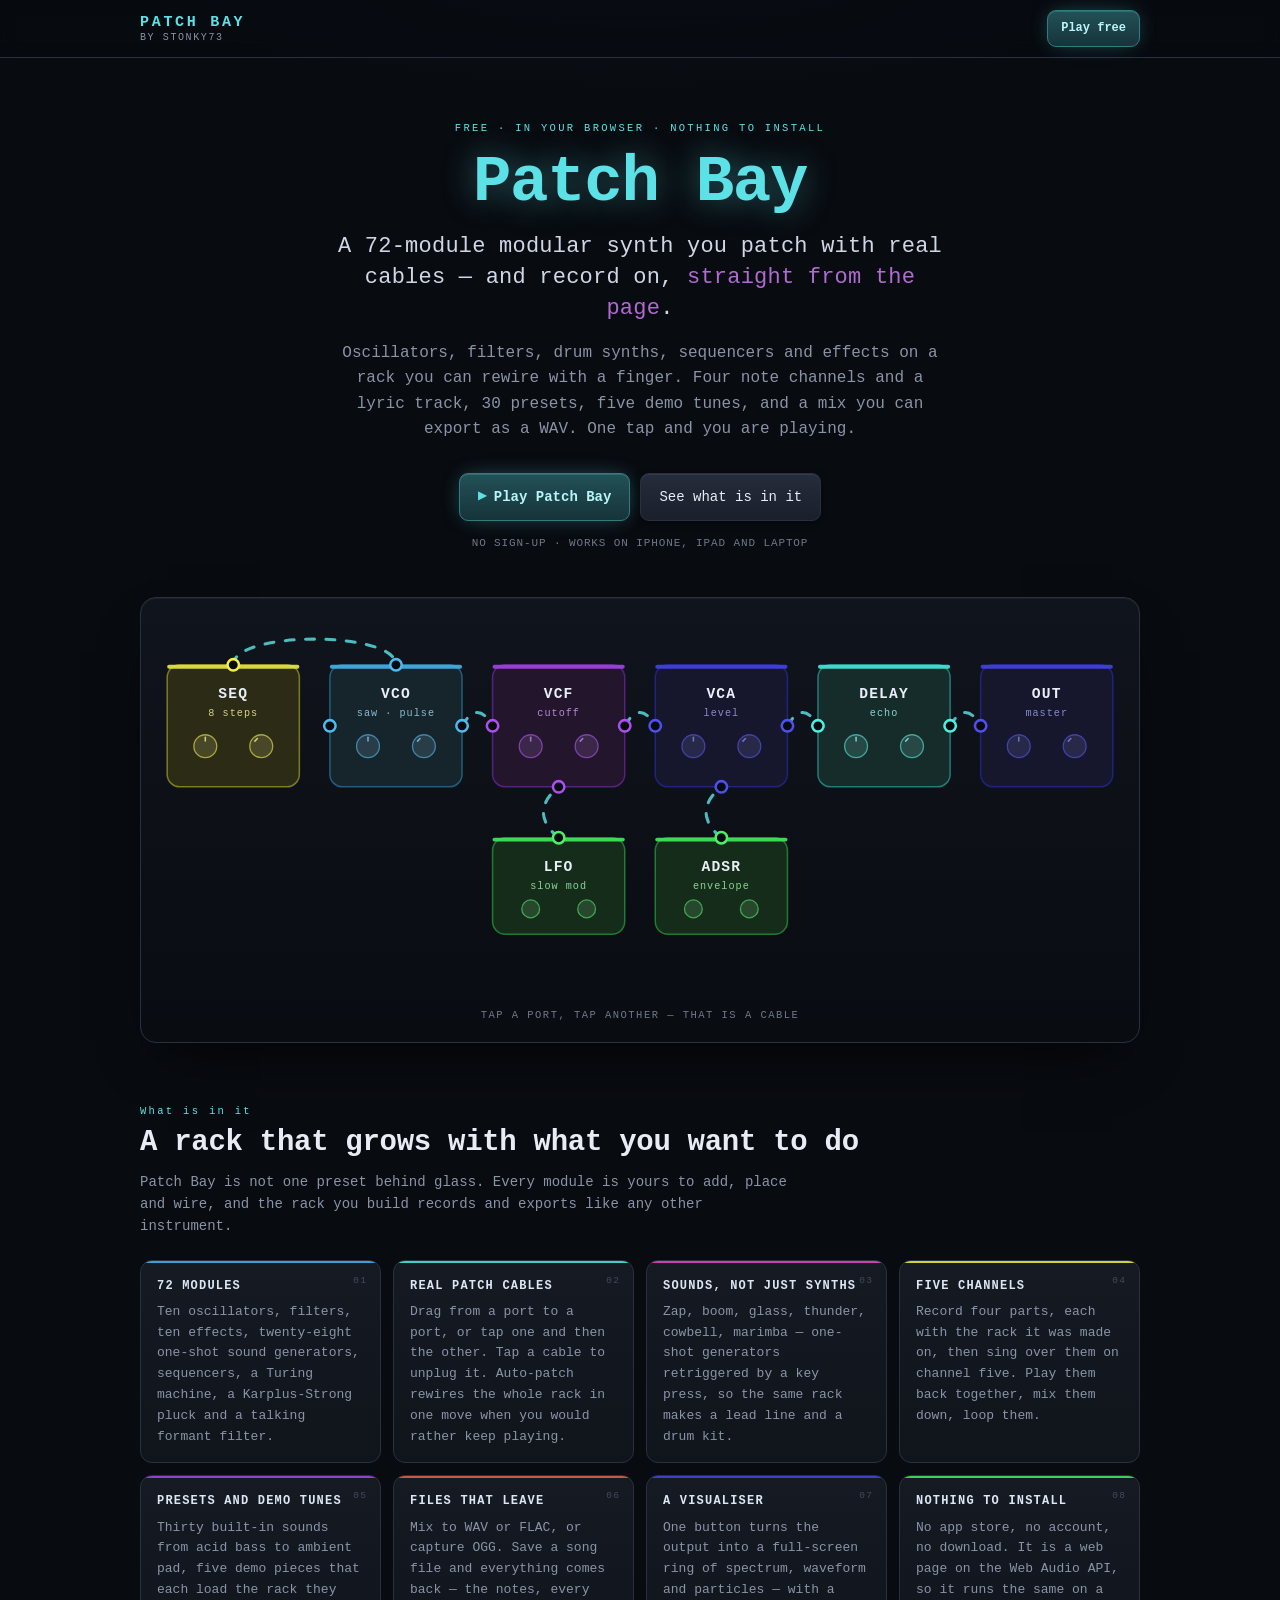
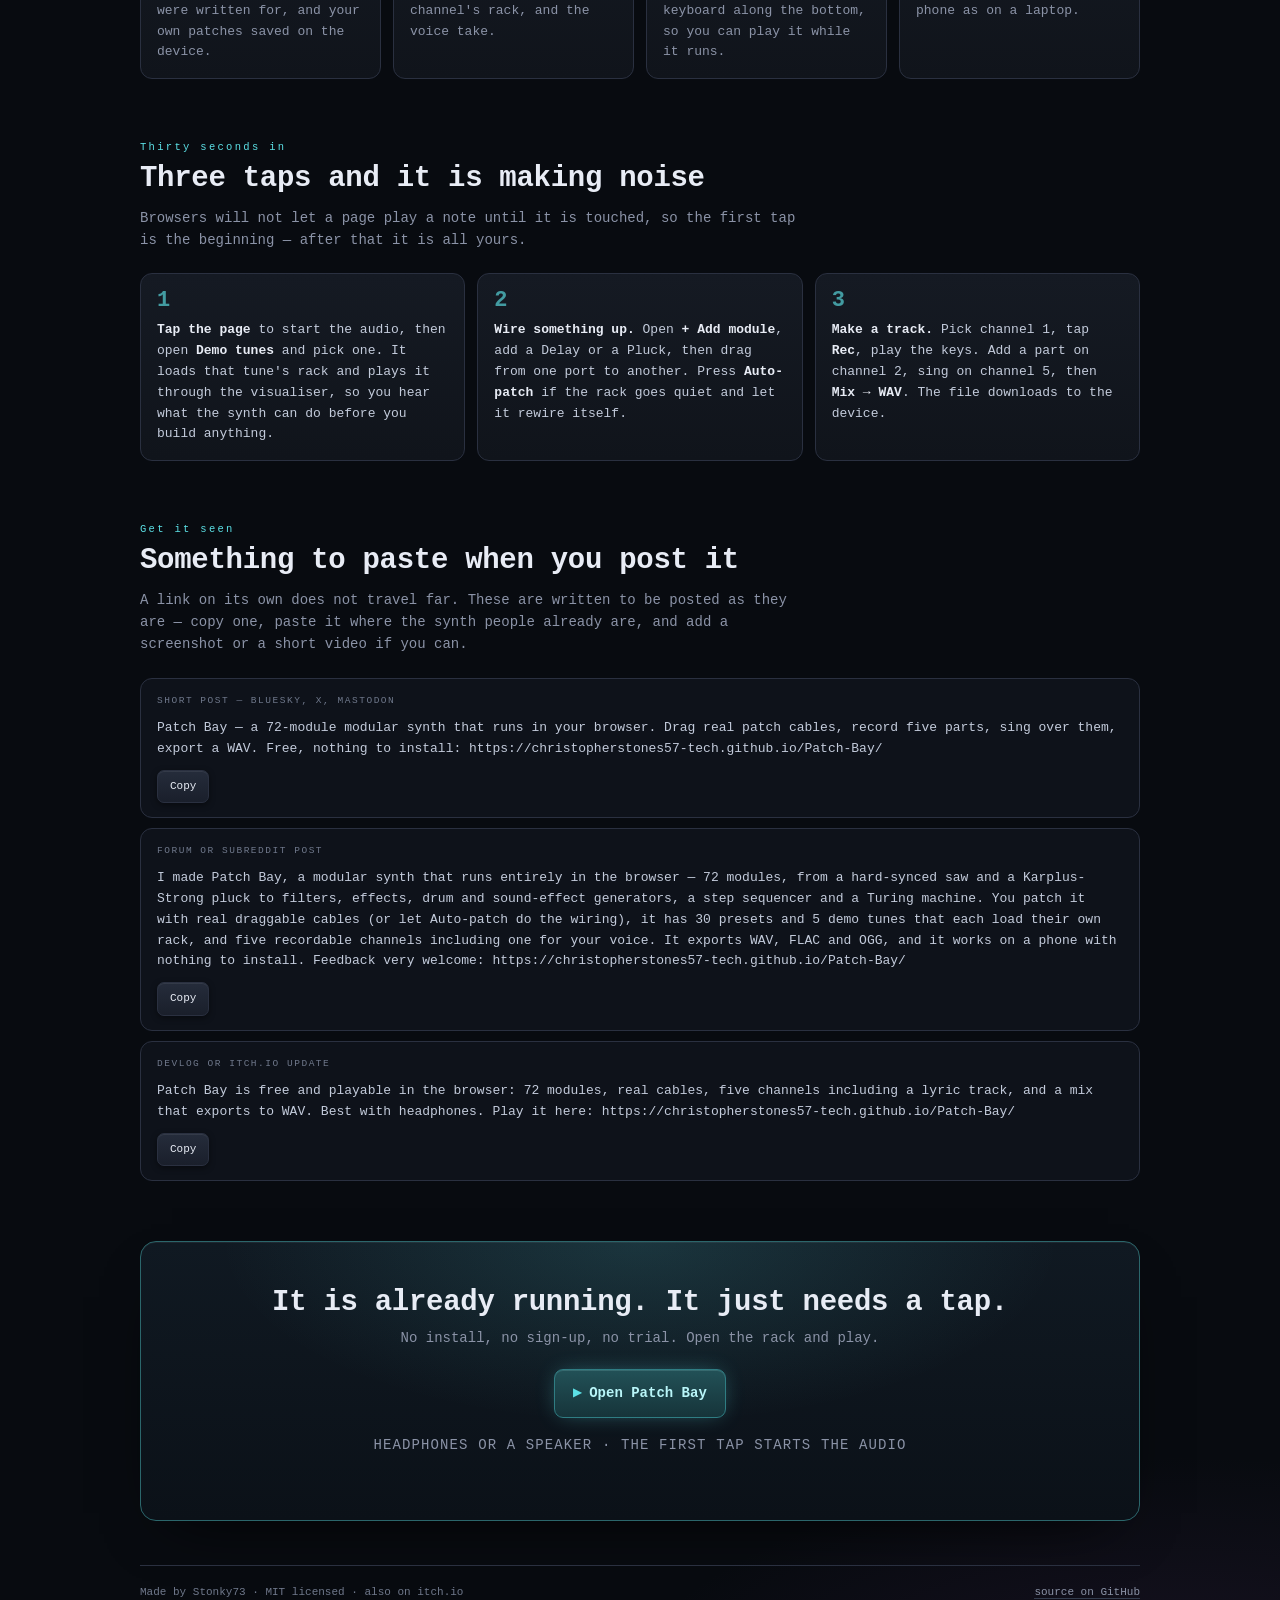
==== ad.html @ 0577f1d3 "Add a promo page and describe the app to link previews" ====
<!DOCTYPE html>
<html lang="en">
<head>
<meta charset="utf-8">
<meta name="viewport" content="width=device-width, initial-scale=1, viewport-fit=cover">
<meta name="theme-color" content="#080b10">
<title>Patch Bay — a 72-module synth that runs in your browser</title>
<meta name="description" content="Patch Bay is a free modular synthesiser that runs entirely in the browser: 72 modules, real patch cables, five recordable channels with a lyric track, 30 presets, demo tunes, and WAV, FLAC and OGG export. Nothing to install.">
<meta property="og:type" content="website">
<meta property="og:site_name" content="Patch Bay">
<meta property="og:title" content="Patch Bay — a 72-module synth that runs in your browser">
<meta property="og:description" content="Drag real patch cables, record five parts, sing over them, export a WAV. Free, no install, works on a phone.">
<meta name="twitter:card" content="summary">
<meta name="twitter:title" content="Patch Bay — a 72-module synth in your browser">
<meta name="twitter:description" content="72 modules, real cables, five channels and a lyric track. Free, nothing to install.">
<!-- The page that sells the app: one file, no build step, no dependencies. Every
     link to the synth is ./index.html so it works on any host that serves the
     folder as it is — FreeMilk, GitHub Pages, itch.io, or a phone on a laptop's
     local server. -->
<style>
:root {
  --bg: #080b10;
  --panel: #12161e;
  --panel-2: #161a22;
  --line: #2a3040;
  --text: #e8ecf5;
  --muted: #8b93a7;
  --accent: #5ce1e6;
  --accent-soft: rgba(92, 225, 230, 0.14);
  --accent-glow: rgba(92, 225, 230, 0.45);
  --lyric: #b06bd0;
}

* { box-sizing: border-box; }

html { scroll-behavior: smooth; }

body {
  margin: 0;
  padding-bottom: calc(24px + env(safe-area-inset-bottom));
  color: var(--text);
  font-family: ui-monospace, SFMono-Regular, Menlo, monospace;
  font-size: 15px;
  line-height: 1.6;
  background:
    radial-gradient(1200px 620px at 50% -10%, rgba(48, 92, 114, 0.34), transparent 68%),
    radial-gradient(900px 520px at 92% 106%, rgba(96, 52, 118, 0.26), transparent 70%),
    var(--bg);
  -webkit-text-size-adjust: 100%;
}

.wrap { width: min(100% - 32px, 1000px); margin: 0 auto; }

/* Header ----------------------------------------------------------------- */

.top {
  position: sticky;
  top: 0;
  z-index: 5;
  border-bottom: 1px solid var(--line);
  background: rgba(8, 11, 16, 0.72);
  -webkit-backdrop-filter: blur(10px);
  backdrop-filter: blur(10px);
}
.top .wrap {
  display: flex;
  align-items: center;
  justify-content: space-between;
  gap: 12px;
  padding-top: calc(10px + env(safe-area-inset-top));
  padding-bottom: 10px;
}
.brand {
  display: flex;
  flex-direction: column;
  gap: 1px;
  text-decoration: none;
  color: var(--text);
  line-height: 1.15;
}
.brand strong {
  font-size: 15px;
  letter-spacing: 0.18em;
  text-transform: uppercase;
  color: var(--accent);
}
.brand span { font-size: 10px; letter-spacing: 0.16em; text-transform: uppercase; color: var(--muted); }

/* Buttons ---------------------------------------------------------------- */

.btn {
  display: inline-flex;
  align-items: center;
  justify-content: center;
  gap: 8px;
  font: inherit;
  font-size: 14px;
  text-decoration: none;
  color: var(--text);
  background: linear-gradient(#252c3b, #1a1f2b);
  border: 1px solid var(--line);
  border-radius: 9px;
  padding: 12px 18px;
  cursor: pointer;
  box-shadow: inset 0 1px 0 rgba(255, 255, 255, 0.07), 0 2px 6px rgba(0, 0, 0, 0.45);
  transition: transform 0.12s ease, background 0.12s ease, border-color 0.12s ease, box-shadow 0.12s ease;
  -webkit-tap-highlight-color: transparent;
}
.btn:active { transform: scale(0.98); }
@media (hover: hover) {
  .btn:hover { background: linear-gradient(#2b3346, #1e2431); border-color: #3a4459; }
}
.btn.primary {
  background: linear-gradient(#225157, #16343a);
  border-color: #2f7d83;
  color: #b9f6f9;
  font-weight: 700;
  box-shadow: inset 0 1px 0 rgba(180, 255, 255, 0.14), 0 0 22px -6px var(--accent-glow);
}
@media (hover: hover) {
  .btn.primary:hover { background: linear-gradient(#2a6167, #184046); border-color: #3d99a0; }
}
.btn.small { font-size: 12px; padding: 8px 13px; }
.btn .tri { font-size: 11px; color: var(--accent); }

/* Hero ------------------------------------------------------------------- */

.hero { padding: clamp(28px, 7vw, 62px) 0 0; text-align: center; }

.eyebrow {
  margin: 0 0 14px;
  font-size: 10.5px;
  letter-spacing: 0.22em;
  text-transform: uppercase;
  color: var(--accent);
}

h1 {
  margin: 0;
  font-size: clamp(32px, 7.6vw, 64px);
  line-height: 1.02;
  letter-spacing: -0.02em;
  font-weight: 700;
}
h1 .mark {
  display: block;
  color: var(--accent);
  text-shadow: 0 0 34px var(--accent-glow);
}
h1 .sub {
  display: block;
  margin: 16px auto 0;
  max-width: 620px;
  font-size: clamp(15px, 3.6vw, 22px);
  line-height: 1.4;
  letter-spacing: 0.01em;
  font-weight: 400;
  color: #cfd7e6;
  text-shadow: none;
}
h1 .sub em { color: var(--lyric); font-style: normal; }

.lede {
  max-width: 620px;
  margin: 16px auto 0;
  color: var(--muted);
  font-size: clamp(13.5px, 3.4vw, 16px);
}

.cta-row {
  display: flex;
  flex-wrap: wrap;
  gap: 10px;
  justify-content: center;
  margin: clamp(22px, 5vw, 30px) 0 0;
}

.fineprint {
  margin: 14px 0 0;
  font-size: 11px;
  letter-spacing: 0.08em;
  text-transform: uppercase;
  color: #6f788b;
}

/* The rack --------------------------------------------------------------- */

.rack-wrap {
  margin: clamp(26px, 6vw, 44px) auto 0;
  padding: clamp(8px, 2vw, 16px);
  border: 1px solid var(--line);
  border-radius: 16px;
  background: linear-gradient(#10141c, #0b0e15 70%, #090c11);
  box-shadow: 0 26px 60px -28px rgba(0, 0, 0, 0.95), inset 0 1px 0 rgba(255, 255, 255, 0.05);
  overflow: hidden;
}
.rack { display: block; width: 100%; height: auto; }
.rack text {
  font-family: ui-monospace, SFMono-Regular, Menlo, monospace;
  text-anchor: middle;
}
.rack .cable {
  fill: none;
  stroke: var(--accent);
  stroke-width: 2.4;
  stroke-linecap: round;
  opacity: 0.82;
  stroke-dasharray: 7 9;
  animation: flow 1.4s linear infinite;
}
.rack .cable:nth-child(2n) { animation-delay: -0.35s; }
.rack .cable:nth-child(3n) { animation-delay: -0.7s; }
.rack .cable:nth-child(4n) { animation-delay: -1.05s; }
@keyframes flow { to { stroke-dashoffset: -32; } }

.rack .card .body {
  fill: hsl(var(--h) 34% 13%);
  stroke: hsl(var(--h) 62% 48% / 0.55);
  stroke-width: 1.2;
}
.rack .card .stripe { fill: hsl(var(--h) 78% 58%); opacity: 0.92; }
.rack .card .name { fill: #e9eef8; font-size: 11.5px; font-weight: 700; letter-spacing: 0.08em; }
.rack .card .sub { fill: hsl(var(--h) 45% 68%); font-size: 8px; letter-spacing: 0.1em; }
.rack .card .knob {
  fill: hsl(var(--h) 28% 22%);
  stroke: hsl(var(--h) 62% 58% / 0.7);
  stroke-width: 1;
}
.rack .card .tick { stroke: hsl(var(--h) 70% 70%); stroke-width: 1.2; stroke-linecap: round; opacity: 0.85; }
.rack .card .port {
  fill: #070a0e;
  stroke: hsl(var(--h) 82% 62%);
  stroke-width: 2;
}
.rack .card { animation: rise 0.55s ease both; }
.rack .card:nth-of-type(2) { animation-delay: 0.05s; }
.rack .card:nth-of-type(3) { animation-delay: 0.1s; }
.rack .card:nth-of-type(4) { animation-delay: 0.15s; }
.rack .card:nth-of-type(5) { animation-delay: 0.2s; }
.rack .card:nth-of-type(6) { animation-delay: 0.25s; }
.rack .card:nth-of-type(7) { animation-delay: 0.3s; }
.rack .card:nth-of-type(8) { animation-delay: 0.35s; }
@keyframes rise {
  from { opacity: 0; transform: translateY(10px); }
  to { opacity: 1; transform: translateY(0); }
}

.rack-caption {
  margin: 12px 0 2px;
  text-align: center;
  font-size: 10.5px;
  letter-spacing: 0.14em;
  text-transform: uppercase;
  color: #6f788b;
}

/* Sections --------------------------------------------------------------- */

section { padding: clamp(34px, 7vw, 62px) 0 0; }

h2 {
  margin: 0 0 10px;
  font-size: clamp(20px, 4.4vw, 29px);
  line-height: 1.2;
  letter-spacing: -0.01em;
}
h2 .num {
  display: block;
  margin-bottom: 8px;
  font-size: 10.5px;
  letter-spacing: 0.22em;
  color: var(--accent);
  font-weight: 400;
}
.section-lede { max-width: 660px; margin: 0 0 22px; color: var(--muted); font-size: 14px; }

.grid {
  display: grid;
  grid-template-columns: repeat(auto-fit, minmax(228px, 1fr));
  gap: 12px;
}
.tile {
  position: relative;
  padding: 16px 16px 15px;
  border: 1px solid var(--line);
  border-radius: 12px;
  background: linear-gradient(#151a23, #10141b);
  overflow: hidden;
}
.tile::before {
  content: "";
  position: absolute;
  inset: 0 0 auto;
  height: 2px;
  background: hsl(var(--h, 190) 76% 58%);
  opacity: 0.9;
}
.tile .num {
  position: absolute;
  top: 12px;
  right: 13px;
  font-size: 9.5px;
  letter-spacing: 0.12em;
  color: #414a5c;
}
.tile h3 {
  margin: 0 0 6px;
  font-size: 12px;
  letter-spacing: 0.1em;
  text-transform: uppercase;
  color: #dfe6f3;
}
.tile p { margin: 0; font-size: 13px; color: var(--muted); }

/* Three steps ------------------------------------------------------------ */

.steps {
  display: grid;
  grid-template-columns: repeat(auto-fit, minmax(240px, 1fr));
  gap: 12px;
  margin: 0;
  padding: 0;
  list-style: none;
  counter-reset: step;
}
.steps li {
  counter-increment: step;
  position: relative;
  padding: 16px 16px 15px;
  border: 1px solid var(--line);
  border-radius: 12px;
  background: linear-gradient(#151a23, #10141b);
  font-size: 13px;
  color: #c3cbdb;
}
.steps li::before {
  content: counter(step);
  display: block;
  margin-bottom: 8px;
  font-size: 22px;
  line-height: 1;
  font-weight: 700;
  color: var(--accent);
  opacity: 0.65;
}
.steps strong { color: var(--text); }

/* Sharing ---------------------------------------------------------------- */

.blurb {
  display: flex;
  flex-direction: column;
  gap: 10px;
  padding: 14px 16px;
  margin: 0 0 10px;
  border: 1px solid var(--line);
  border-radius: 12px;
  background: #0e121a;
}
.blurb span {
  font-size: 9.5px;
  letter-spacing: 0.16em;
  text-transform: uppercase;
  color: #6f788b;
}
.blurb p { margin: 0; font-size: 13px; color: #c3cbdb; }
.blurb .btn { align-self: flex-start; font-size: 11px; padding: 7px 12px; border-radius: 7px; }
.blurb .btn.done { color: var(--accent); border-color: #2f7d83; }

/* Closing ---------------------------------------------------------------- */

.closing {
  margin: clamp(34px, 7vw, 60px) 0 0;
  padding: clamp(26px, 6vw, 44px) clamp(18px, 5vw, 40px);
  border: 1px solid #2b666b;
  border-radius: 16px;
  text-align: center;
  background:
    radial-gradient(600px 260px at 50% 0%, var(--accent-soft), transparent 70%),
    linear-gradient(#101922, #0b1118);
  box-shadow: inset 0 1px 0 rgba(255, 255, 255, 0.06), 0 24px 60px -32px #000;
}
.closing h2 { margin-bottom: 6px; }
.closing p { margin: 0 0 20px; color: var(--muted); font-size: 14px; }
.closing .fineprint { margin-top: 16px; }

footer {
  margin-top: clamp(28px, 6vw, 44px);
  padding-top: 18px;
  border-top: 1px solid var(--line);
  font-size: 11px;
  color: #6f788b;
  display: flex;
  flex-wrap: wrap;
  gap: 6px 14px;
  justify-content: space-between;
}
footer a { color: var(--muted); text-decoration: none; border-bottom: 1px solid #333c4d; }
footer a:hover { color: var(--accent); border-color: var(--accent); }

@media (prefers-reduced-motion: reduce) {
  html { scroll-behavior: auto; }
  .rack .cable { animation: none; stroke-dasharray: none; }
  .rack .card { animation: none; }
  .btn { transition: none; }
}
</style>
</head>
<body>

<header class="top">
  <div class="wrap">
    <a class="brand" href="./index.html">
      <strong>Patch Bay</strong>
      <span>by Stonky73</span>
    </a>
    <a class="btn small primary" href="./index.html">Play free</a>
  </div>
</header>

<main>
  <div class="wrap">

    <section class="hero">
      <p class="eyebrow">Free · in your browser · nothing to install</p>
      <h1>
        <span class="mark">Patch Bay</span>
        <span class="sub">A 72-module modular synth you patch with real cables — and record on, <em>straight from the page</em>.</span>
      </h1>
      <p class="lede">Oscillators, filters, drum synths, sequencers and effects on a rack you can rewire with a finger. Four note channels and a lyric track, 30 presets, five demo tunes, and a mix you can export as a WAV. One tap and you are playing.</p>
      <div class="cta-row">
        <a class="btn primary" href="./index.html"><span class="tri">▶</span> Play Patch Bay</a>
        <a class="btn" href="#inside">See what is in it</a>
      </div>
      <p class="fineprint">No sign-up · works on iPhone, iPad and laptop</p>

      <div class="rack-wrap">
        <svg class="rack" viewBox="0 0 760 300" role="img" aria-labelledby="rack-title">
          <title id="rack-title">Eight modules — a sequencer, an oscillator, a filter, an amplifier, a delay, an output, an LFO and an envelope — joined by glowing patch cables.</title>
          <g>
            <path class="cable" d="M60 40 C60 13 188 13 188 40"></path>
            <path class="cable" d="M240 88 C248 74 256 74 264 88"></path>
            <path class="cable" d="M368 88 C376 74 384 74 392 88"></path>
            <path class="cable" d="M496 88 C504 74 512 74 520 88"></path>
            <path class="cable" d="M624 88 C632 74 640 74 648 88"></path>
            <path class="cable" d="M316 176 C300 163 300 149 316 136"></path>
            <path class="cable" d="M444 176 C428 163 428 149 444 136"></path>
          </g>
          <g>
            <g class="card" style="--h:60">
              <rect class="body" x="8" y="40" width="104" height="96" rx="10"></rect>
              <rect class="stripe" x="8" y="40" width="104" height="3" rx="1.5"></rect>
              <text class="name" x="60" y="66">SEQ</text>
              <text class="sub" x="60" y="80">8 steps</text>
              <circle class="knob" cx="38" cy="104" r="9"></circle>
              <path class="tick" d="M38 97 L38 100"></path>
              <circle class="knob" cx="82" cy="104" r="9"></circle>
              <path class="tick" d="M77 100 L79 98"></path>
              <circle class="port" cx="60" cy="40" r="4.5"></circle>
            </g>
            <g class="card" style="--h:200">
              <rect class="body" x="136" y="40" width="104" height="96" rx="10"></rect>
              <rect class="stripe" x="136" y="40" width="104" height="3" rx="1.5"></rect>
              <text class="name" x="188" y="66">VCO</text>
              <text class="sub" x="188" y="80">saw · pulse</text>
              <circle class="knob" cx="166" cy="104" r="9"></circle>
              <path class="tick" d="M166 97 L166 100"></path>
              <circle class="knob" cx="210" cy="104" r="9"></circle>
              <path class="tick" d="M205 100 L207 98"></path>
              <circle class="port" cx="188" cy="40" r="4.5"></circle>
              <circle class="port" cx="136" cy="88" r="4.5"></circle>
              <circle class="port" cx="240" cy="88" r="4.5"></circle>
            </g>
            <g class="card" style="--h:275">
              <rect class="body" x="264" y="40" width="104" height="96" rx="10"></rect>
              <rect class="stripe" x="264" y="40" width="104" height="3" rx="1.5"></rect>
              <text class="name" x="316" y="66">VCF</text>
              <text class="sub" x="316" y="80">cutoff</text>
              <circle class="knob" cx="294" cy="104" r="9"></circle>
              <path class="tick" d="M294 97 L294 100"></path>
              <circle class="knob" cx="338" cy="104" r="9"></circle>
              <path class="tick" d="M333 100 L335 98"></path>
              <circle class="port" cx="264" cy="88" r="4.5"></circle>
              <circle class="port" cx="368" cy="88" r="4.5"></circle>
              <circle class="port" cx="316" cy="136" r="4.5"></circle>
            </g>
            <g class="card" style="--h:240">
              <rect class="body" x="392" y="40" width="104" height="96" rx="10"></rect>
              <rect class="stripe" x="392" y="40" width="104" height="3" rx="1.5"></rect>
              <text class="name" x="444" y="66">VCA</text>
              <text class="sub" x="444" y="80">level</text>
              <circle class="knob" cx="422" cy="104" r="9"></circle>
              <path class="tick" d="M422 97 L422 100"></path>
              <circle class="knob" cx="466" cy="104" r="9"></circle>
              <path class="tick" d="M461 100 L463 98"></path>
              <circle class="port" cx="392" cy="88" r="4.5"></circle>
              <circle class="port" cx="496" cy="88" r="4.5"></circle>
              <circle class="port" cx="444" cy="136" r="4.5"></circle>
            </g>
            <g class="card" style="--h:175">
              <rect class="body" x="520" y="40" width="104" height="96" rx="10"></rect>
              <rect class="stripe" x="520" y="40" width="104" height="3" rx="1.5"></rect>
              <text class="name" x="572" y="66">DELAY</text>
              <text class="sub" x="572" y="80">echo</text>
              <circle class="knob" cx="550" cy="104" r="9"></circle>
              <path class="tick" d="M550 97 L550 100"></path>
              <circle class="knob" cx="594" cy="104" r="9"></circle>
              <path class="tick" d="M589 100 L591 98"></path>
              <circle class="port" cx="520" cy="88" r="4.5"></circle>
              <circle class="port" cx="624" cy="88" r="4.5"></circle>
            </g>
            <g class="card" style="--h:240">
              <rect class="body" x="648" y="40" width="104" height="96" rx="10"></rect>
              <rect class="stripe" x="648" y="40" width="104" height="3" rx="1.5"></rect>
              <text class="name" x="700" y="66">OUT</text>
              <text class="sub" x="700" y="80">master</text>
              <circle class="knob" cx="678" cy="104" r="9"></circle>
              <path class="tick" d="M678 97 L678 100"></path>
              <circle class="knob" cx="722" cy="104" r="9"></circle>
              <path class="tick" d="M717 100 L719 98"></path>
              <circle class="port" cx="648" cy="88" r="4.5"></circle>
            </g>
            <g class="card" style="--h:130">
              <rect class="body" x="264" y="176" width="104" height="76" rx="10"></rect>
              <rect class="stripe" x="264" y="176" width="104" height="3" rx="1.5"></rect>
              <text class="name" x="316" y="202">LFO</text>
              <text class="sub" x="316" y="216">slow mod</text>
              <circle class="knob" cx="294" cy="232" r="7"></circle>
              <circle class="knob" cx="338" cy="232" r="7"></circle>
              <circle class="port" cx="316" cy="176" r="4.5"></circle>
            </g>
            <g class="card" style="--h:130">
              <rect class="body" x="392" y="176" width="104" height="76" rx="10"></rect>
              <rect class="stripe" x="392" y="176" width="104" height="3" rx="1.5"></rect>
              <text class="name" x="444" y="202">ADSR</text>
              <text class="sub" x="444" y="216">envelope</text>
              <circle class="knob" cx="422" cy="232" r="7"></circle>
              <circle class="knob" cx="466" cy="232" r="7"></circle>
              <circle class="port" cx="444" cy="176" r="4.5"></circle>
            </g>
          </g>
        </svg>
        <p class="rack-caption">Tap a port, tap another — that is a cable</p>
      </div>
    </section>

    <section id="inside">
      <h2><span class="num">What is in it</span>A rack that grows with what you want to do</h2>
      <p class="section-lede">Patch Bay is not one preset behind glass. Every module is yours to add, place and wire, and the rack you build records and exports like any other instrument.</p>

      <div class="grid">
        <div class="tile" style="--h:200">
          <span class="num">01</span>
          <h3>72 modules</h3>
          <p>Ten oscillators, filters, ten effects, twenty-eight one-shot sound generators, sequencers, a Turing machine, a Karplus-Strong pluck and a talking formant filter.</p>
        </div>
        <div class="tile" style="--h:175">
          <span class="num">02</span>
          <h3>Real patch cables</h3>
          <p>Drag from a port to a port, or tap one and then the other. Tap a cable to unplug it. Auto-patch rewires the whole rack in one move when you would rather keep playing.</p>
        </div>
        <div class="tile" style="--h:315">
          <span class="num">03</span>
          <h3>Sounds, not just synths</h3>
          <p>Zap, boom, glass, thunder, cowbell, marimba — one-shot generators retriggered by a key press, so the same rack makes a lead line and a drum kit.</p>
        </div>
        <div class="tile" style="--h:60">
          <span class="num">04</span>
          <h3>Five channels</h3>
          <p>Record four parts, each with the rack it was made on, then sing over them on channel five. Play them back together, mix them down, loop them.</p>
        </div>
        <div class="tile" style="--h:275">
          <span class="num">05</span>
          <h3>Presets and demo tunes</h3>
          <p>Thirty built-in sounds from acid bass to ambient pad, five demo pieces that each load the rack they were written for, and your own patches saved on the device.</p>
        </div>
        <div class="tile" style="--h:10">
          <span class="num">06</span>
          <h3>Files that leave</h3>
          <p>Mix to WAV or FLAC, or capture OGG. Save a song file and everything comes back — the notes, every channel's rack, and the voice take.</p>
        </div>
        <div class="tile" style="--h:240">
          <span class="num">07</span>
          <h3>A visualiser</h3>
          <p>One button turns the output into a full-screen ring of spectrum, waveform and particles — with a keyboard along the bottom, so you can play it while it runs.</p>
        </div>
        <div class="tile" style="--h:130">
          <span class="num">08</span>
          <h3>Nothing to install</h3>
          <p>No app store, no account, no download. It is a web page on the Web Audio API, so it runs the same on a phone as on a laptop.</p>
        </div>
      </div>
    </section>

    <section id="start">
      <h2><span class="num">Thirty seconds in</span>Three taps and it is making noise</h2>
      <p class="section-lede">Browsers will not let a page play a note until it is touched, so the first tap is the beginning — after that it is all yours.</p>
      <ol class="steps">
        <li><strong>Tap the page</strong> to start the audio, then open <strong>Demo tunes</strong> and pick one. It loads that tune's rack and plays it through the visualiser, so you hear what the synth can do before you build anything.</li>
        <li><strong>Wire something up.</strong> Open <strong>+ Add module</strong>, add a Delay or a Pluck, then drag from one port to another. Press <strong>Auto-patch</strong> if the rack goes quiet and let it rewire itself.</li>
        <li><strong>Make a track.</strong> Pick channel 1, tap <strong>Rec</strong>, play the keys. Add a part on channel 2, sing on channel 5, then <strong>Mix → WAV</strong>. The file downloads to the device.</li>
      </ol>
    </section>

    <section id="share">
      <h2><span class="num">Get it seen</span>Something to paste when you post it</h2>
      <p class="section-lede">A link on its own does not travel far. These are written to be posted as they are — copy one, paste it where the synth people already are, and add a screenshot or a short video if you can.</p>

      <div class="blurb">
        <span>Short post — Bluesky, X, Mastodon</span>
        <p id="blurb-short">Patch Bay — a 72-module modular synth that runs in your browser. Drag real patch cables, record five parts, sing over them, export a WAV. Free, nothing to install: https://christopherstones57-tech.github.io/Patch-Bay/</p>
        <button class="btn" type="button" data-copy="blurb-short">Copy</button>
      </div>

      <div class="blurb">
        <span>Forum or subreddit post</span>
        <p id="blurb-long">I made Patch Bay, a modular synth that runs entirely in the browser — 72 modules, from a hard-synced saw and a Karplus-Strong pluck to filters, effects, drum and sound-effect generators, a step sequencer and a Turing machine. You patch it with real draggable cables (or let Auto-patch do the wiring), it has 30 presets and 5 demo tunes that each load their own rack, and five recordable channels including one for your voice. It exports WAV, FLAC and OGG, and it works on a phone with nothing to install. Feedback very welcome: https://christopherstones57-tech.github.io/Patch-Bay/</p>
        <button class="btn" type="button" data-copy="blurb-long">Copy</button>
      </div>

      <div class="blurb">
        <span>Devlog or itch.io update</span>
        <p id="blurb-itch">Patch Bay is free and playable in the browser: 72 modules, real cables, five channels including a lyric track, and a mix that exports to WAV. Best with headphones. Play it here: https://christopherstones57-tech.github.io/Patch-Bay/</p>
        <button class="btn" type="button" data-copy="blurb-itch">Copy</button>
      </div>
    </section>

    <div class="closing">
      <h2>It is already running. It just needs a tap.</h2>
      <p>No install, no sign-up, no trial. Open the rack and play.</p>
      <a class="btn primary" href="./index.html"><span class="tri">▶</span> Open Patch Bay</a>
      <p class="fineprint">Headphones or a speaker · the first tap starts the audio</p>
    </div>

    <footer>
      <span>Made by Stonky73 · MIT licensed · also on itch.io</span>
      <span><a href="https://github.com/christopherstones57-tech/Patch-Bay">source on GitHub</a></span>
    </footer>

  </div>
</main>

<script>
// Copy-to-clipboard for the blurbs above, with a fallback for a browser that
// will not hand a page the clipboard: select the text instead and say so.
document.querySelectorAll('[data-copy]').forEach(function (button) {
  button.addEventListener('click', function () {
    var target = document.getElementById(button.getAttribute('data-copy'));
    if (!target) return;
    var text = target.textContent.replace(/\s+/g, ' ').trim();
    var label = button.textContent;
    var restore = function (what) {
      button.textContent = what;
      button.classList.toggle('done', what !== label);
      setTimeout(function () {
        button.textContent = label;
        button.classList.remove('done');
      }, 1800);
    };
    var select = function () {
      try {
        var range = document.createRange();
        range.selectNodeContents(target);
        var selection = window.getSelection();
        selection.removeAllRanges();
        selection.addRange(range);
      } catch (e) {}
      restore('Now copy it');
    };
    if (navigator.clipboard && navigator.clipboard.writeText) {
      navigator.clipboard.writeText(text).then(function () {
        restore('Copied');
      }, select);
    } else {
      select();
    }
  });
});
</script>

</body>
</html>
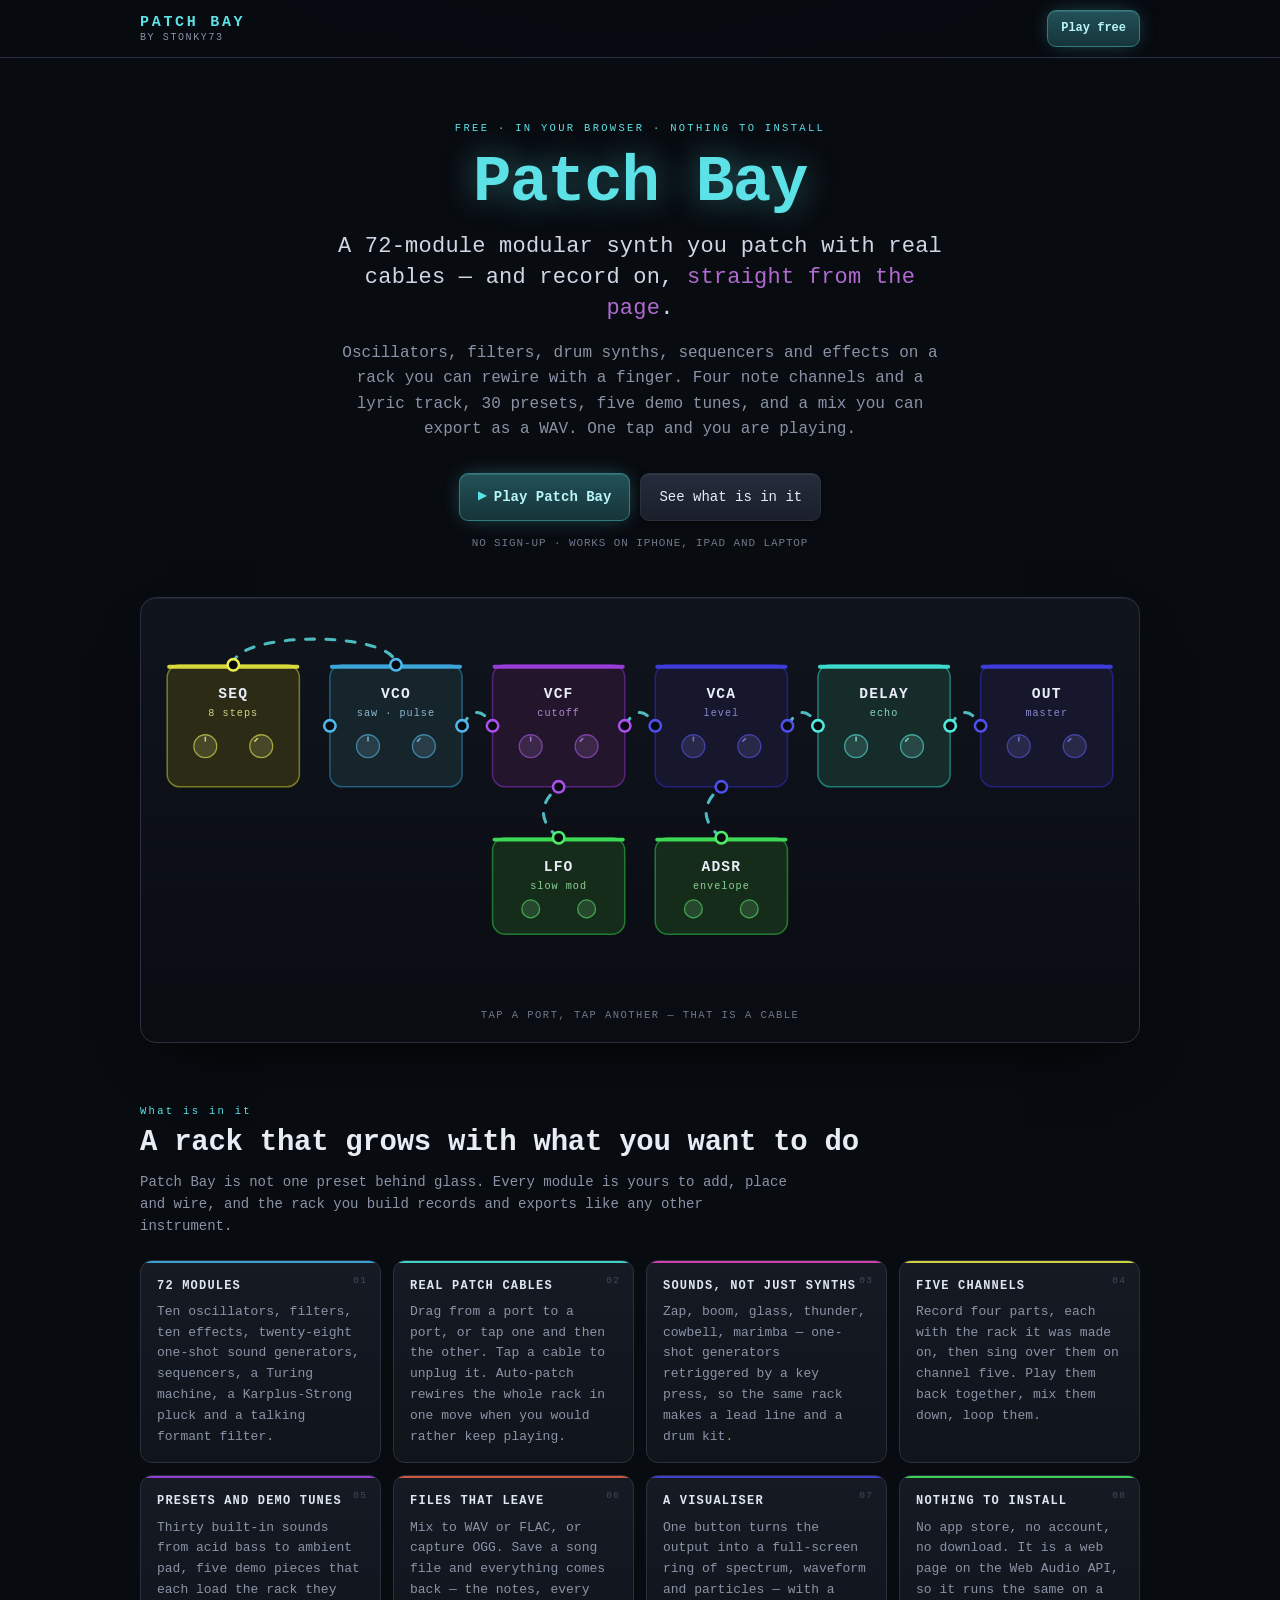
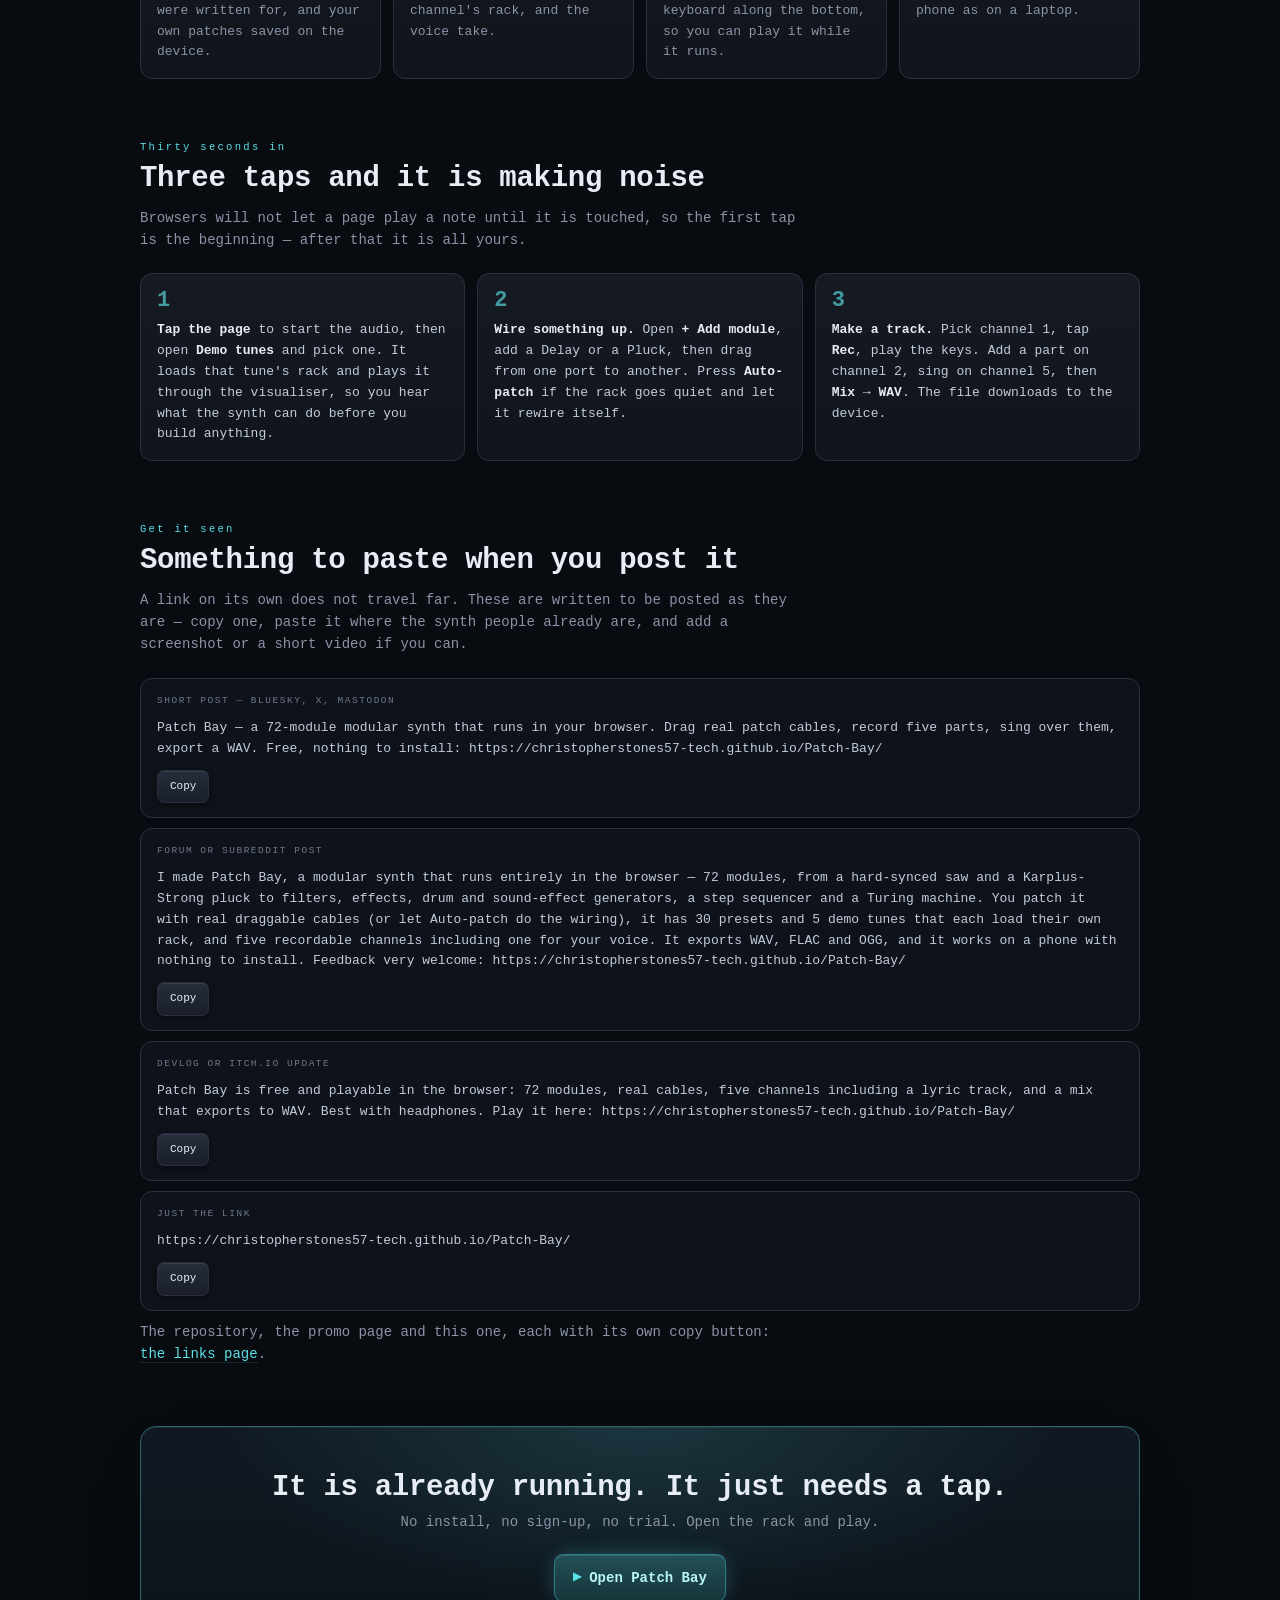
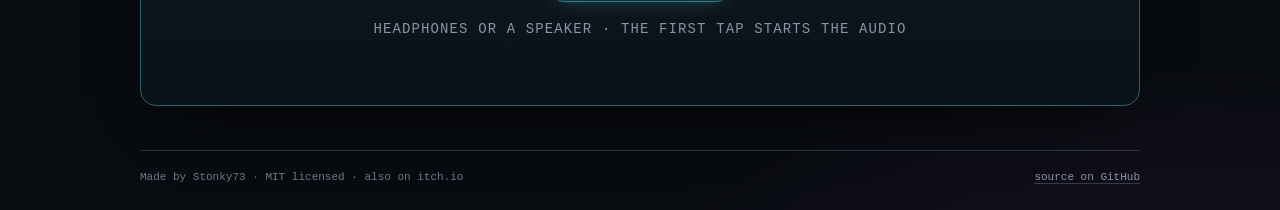
==== commit 7002bda6: "Play the splash tune on a phone and add a links page The title card's tune now claims the phone's pl" ====
--- a/ad.html
+++ b/ad.html
@@ -273,6 +273,7 @@
   font-weight: 400;
 }
 .section-lede { max-width: 660px; margin: 0 0 22px; color: var(--muted); font-size: 14px; }
+.section-lede a { color: var(--accent); text-decoration: none; border-bottom: 1px solid var(--accent-soft); }
 
 .grid {
   display: grid;
@@ -623,6 +624,14 @@
         <p id="blurb-itch">Patch Bay is free and playable in the browser: 72 modules, real cables, five channels including a lyric track, and a mix that exports to WAV. Best with headphones. Play it here: https://christopherstones57-tech.github.io/Patch-Bay/</p>
         <button class="btn" type="button" data-copy="blurb-itch">Copy</button>
       </div>
+
+      <div class="blurb">
+        <span>Just the link</span>
+        <p id="blurb-link">https://christopherstones57-tech.github.io/Patch-Bay/</p>
+        <button class="btn" type="button" data-copy="blurb-link">Copy</button>
+      </div>
+
+      <p class="section-lede">The repository, the promo page and this one, each with its own copy button: <a href="./links.html">the links page</a>.</p>
     </section>
 
     <div class="closing">
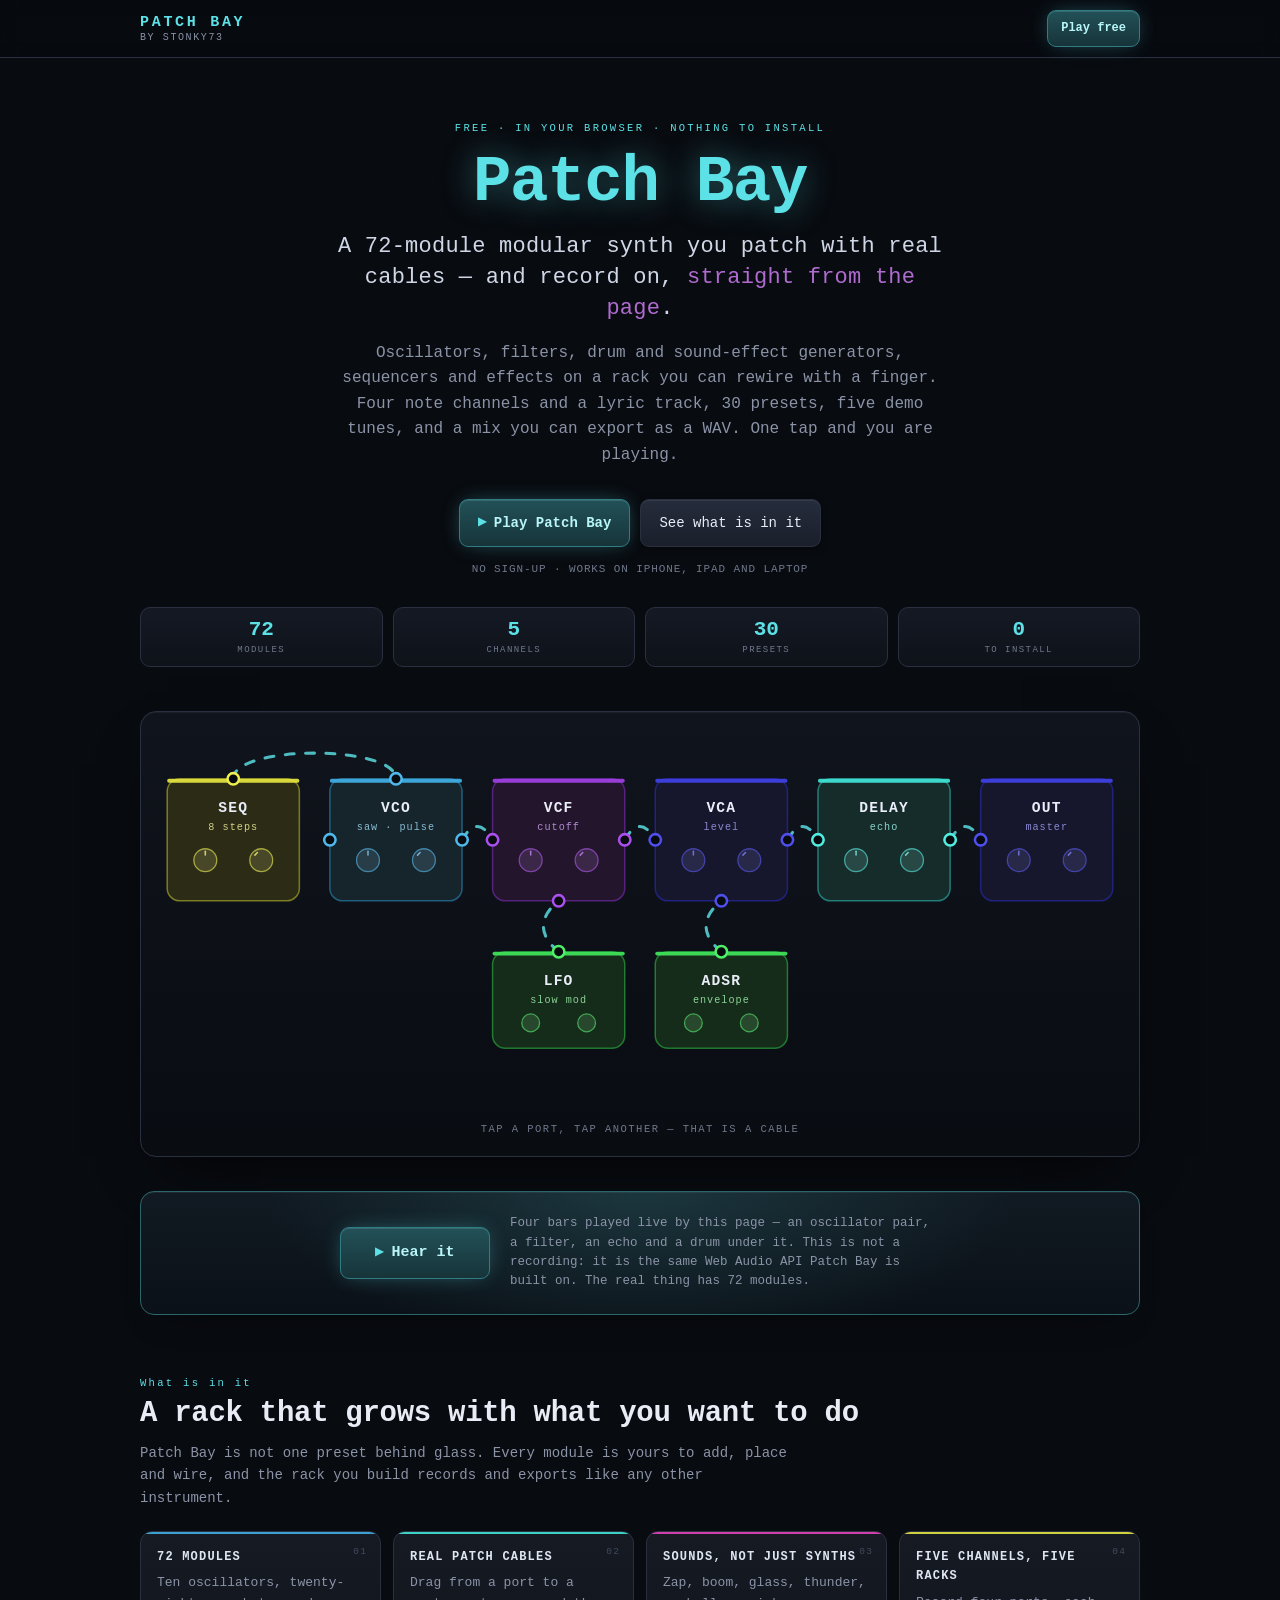
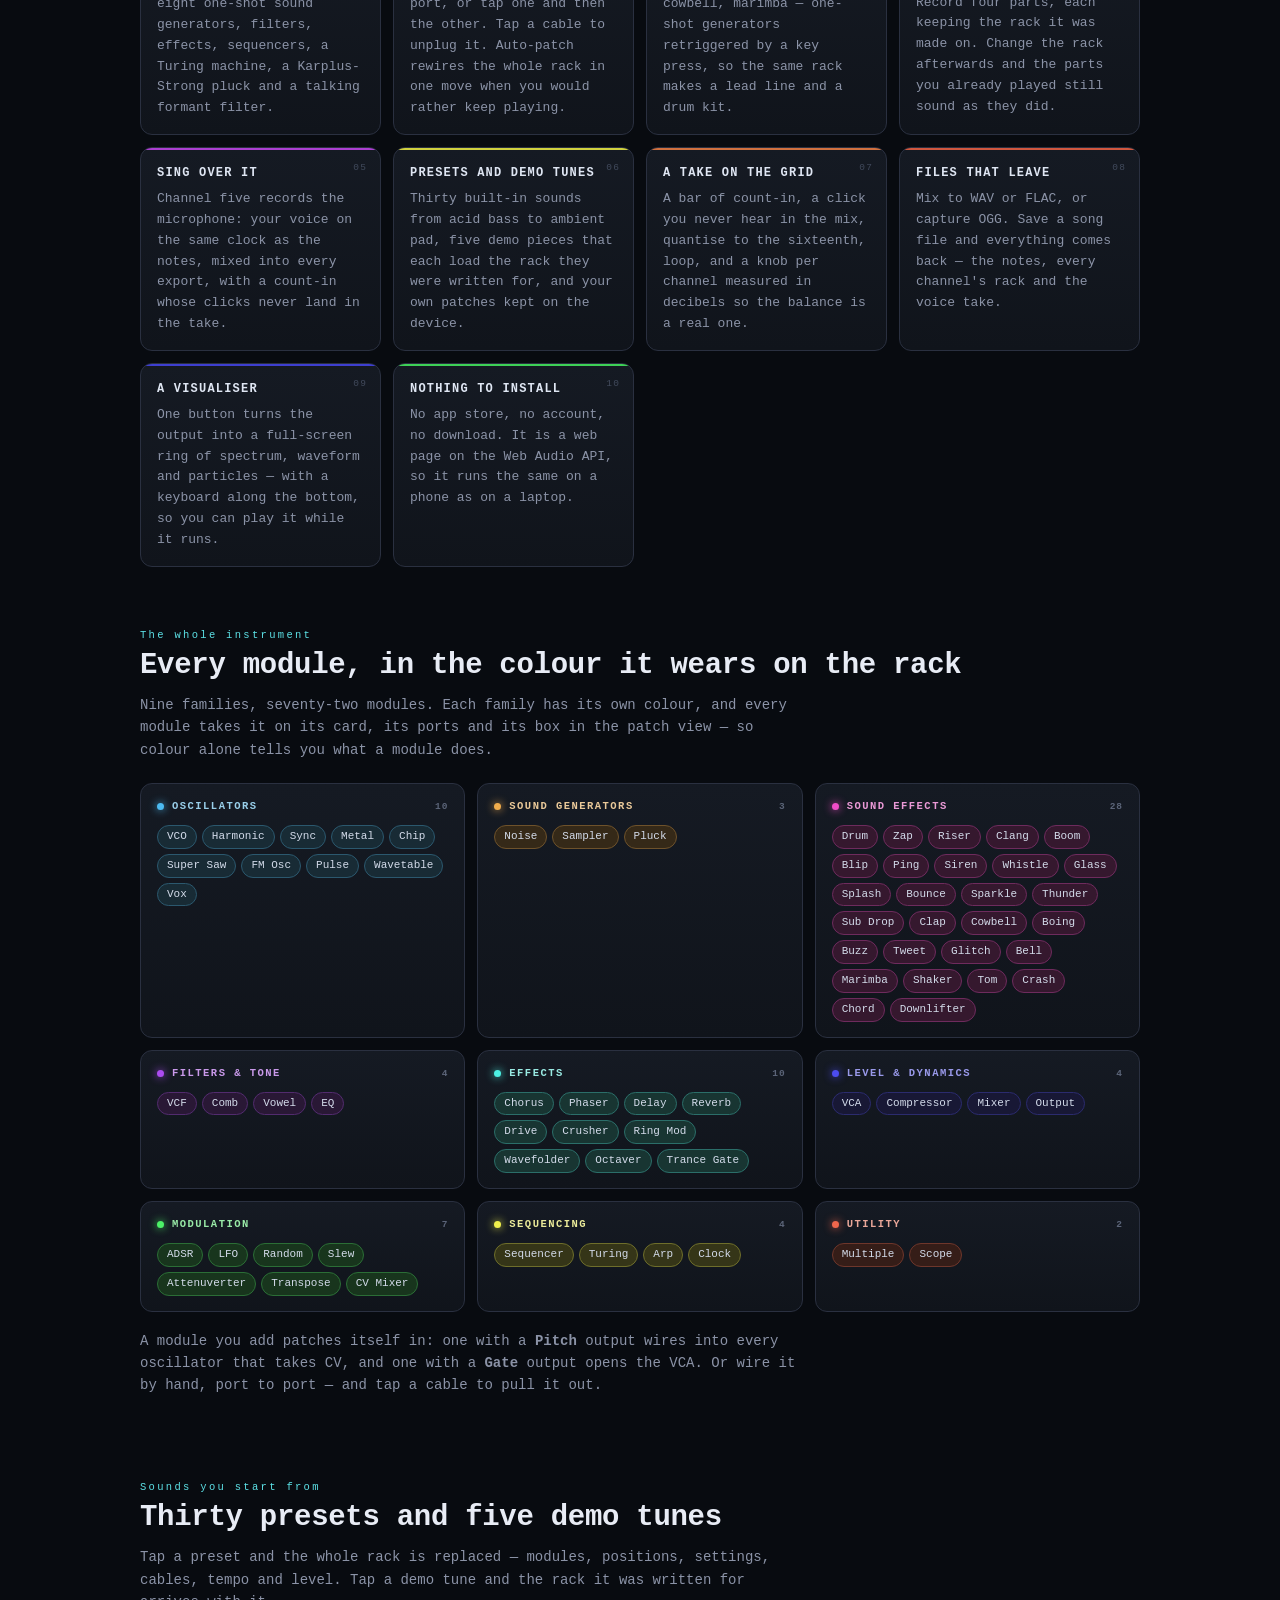
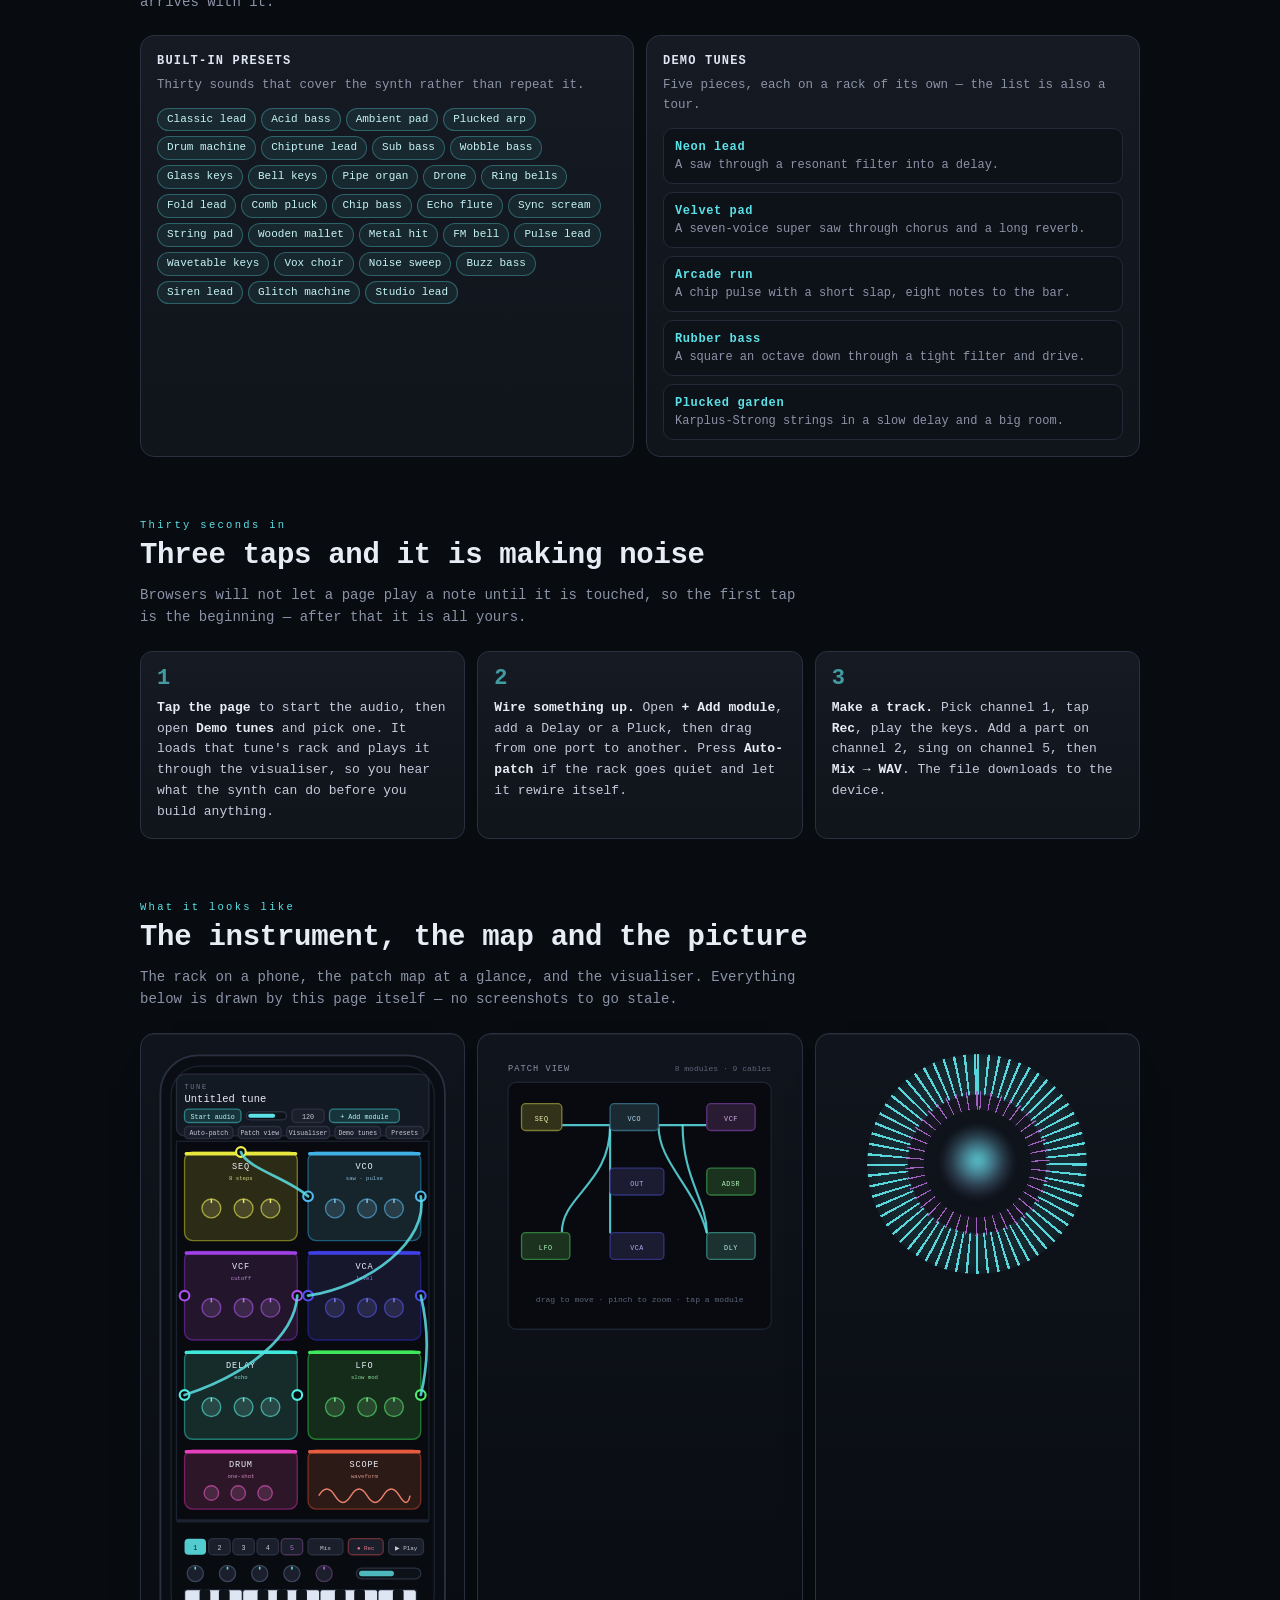
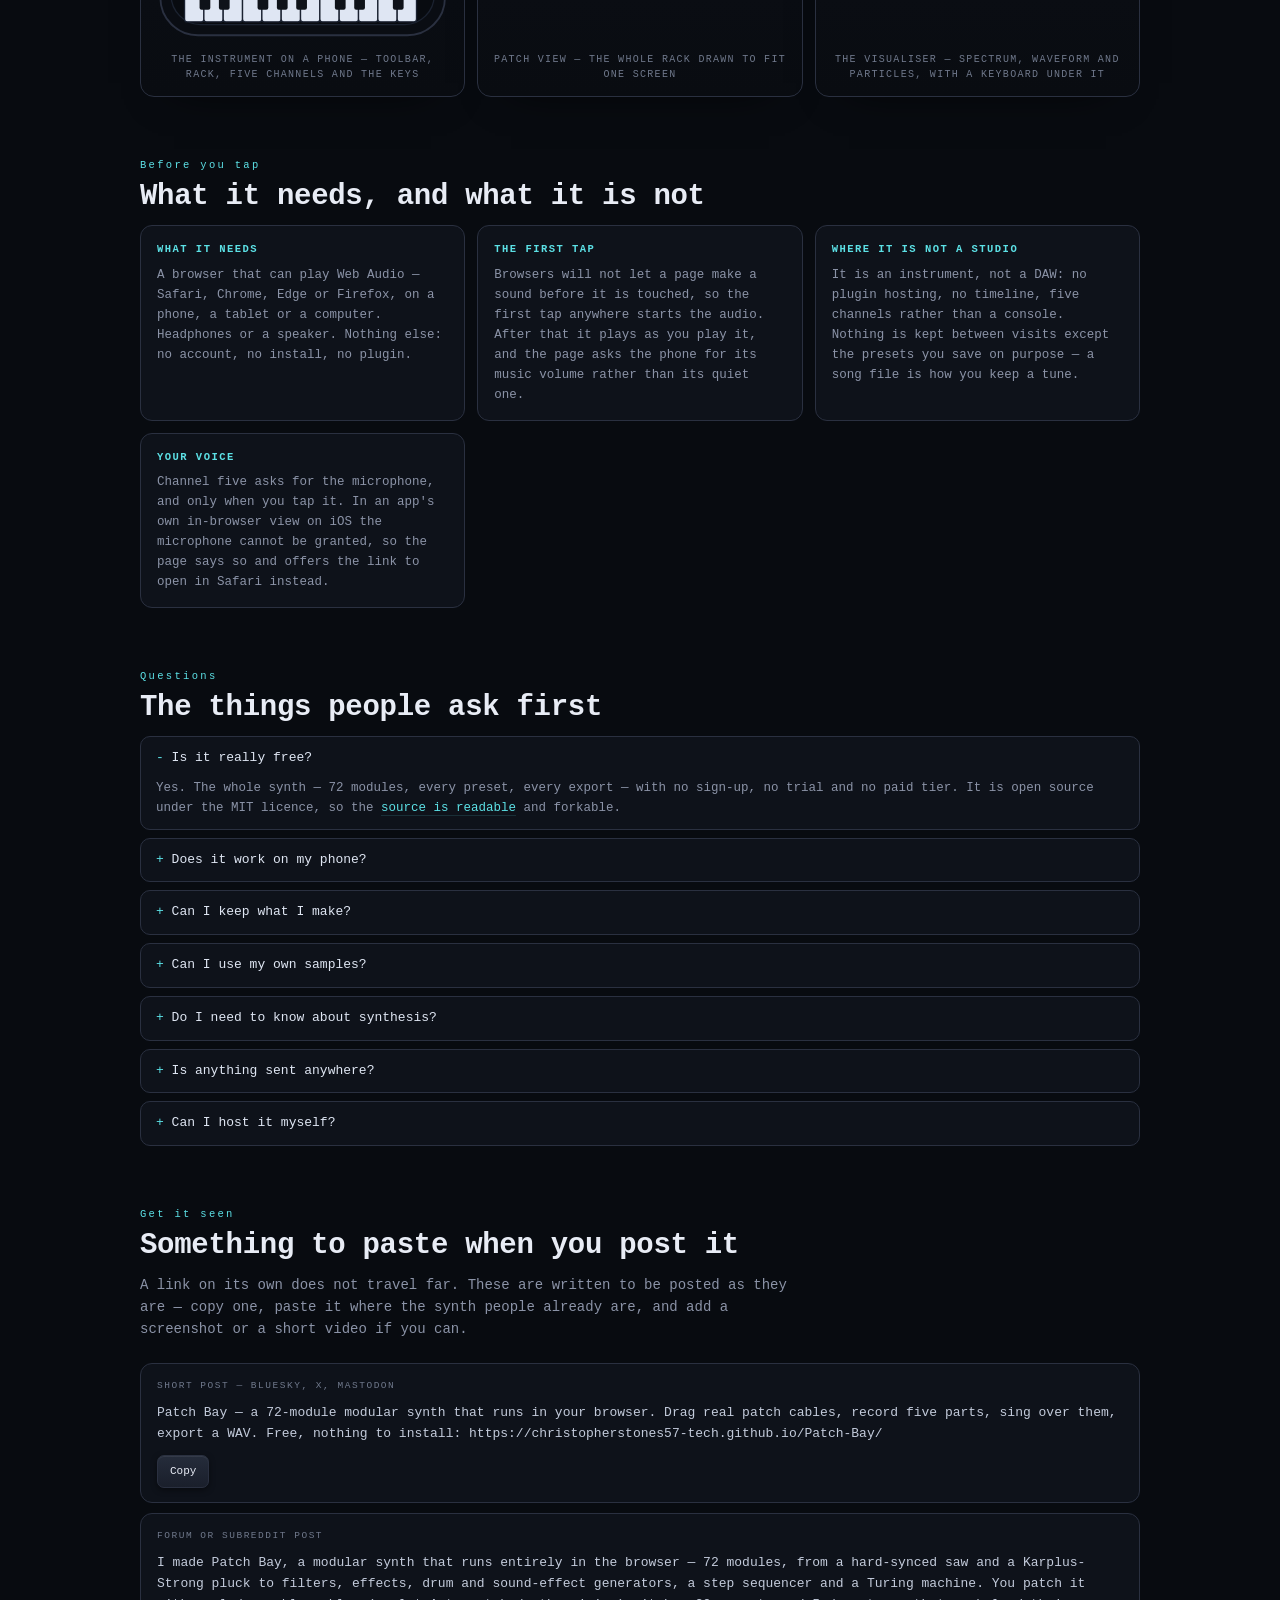
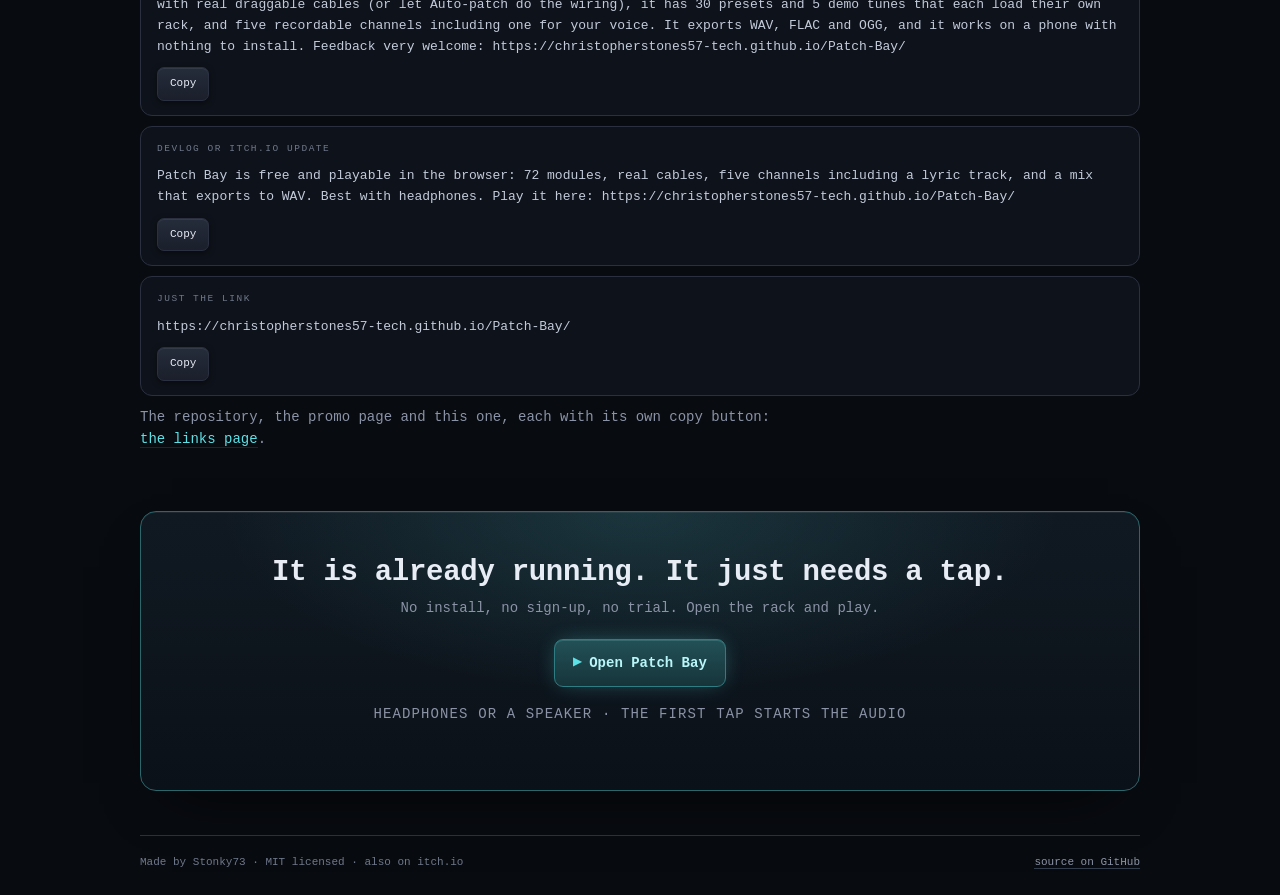
==== commit 5f89a417: "Make the promo page a full advertisement Add a live Web Audio demo the visitor can play from the pag" ====
--- a/ad.html
+++ b/ad.html
@@ -13,6 +13,10 @@
 <meta name="twitter:card" content="summary">
 <meta name="twitter:title" content="Patch Bay — a 72-module synth in your browser">
 <meta name="twitter:description" content="72 modules, real cables, five channels and a lyric track. Free, nothing to install.">
+<link rel="canonical" href="https://christopherstones57-tech.github.io/Patch-Bay/ad.html">
+<!-- Two ports, joined: the page's mark, drawn inline so the ad stays one file
+     with nothing to load and nothing to break. -->
+<link rel="icon" href="data:image/svg+xml,%3Csvg xmlns='http://www.w3.org/2000/svg' viewBox='0 0 32 32'%3E%3Crect width='32' height='32' rx='7' fill='%230b0f16'/%3E%3Cpath d='M11 16 Q16 6 21 16' fill='none' stroke='%235ce1e6' stroke-width='2.4' stroke-linecap='round'/%3E%3Ccircle cx='11' cy='16' r='3.6' fill='%230b0f16' stroke='%235ce1e6' stroke-width='2.2'/%3E%3Ccircle cx='21' cy='16' r='3.6' fill='%230b0f16' stroke='%23b06bd0' stroke-width='2.2'/%3E%3C/svg%3E">
 <!-- The page that sells the app: one file, no build step, no dependencies. Every
      link to the synth is ./index.html so it works on any host that serves the
      folder as it is — FreeMilk, GitHub Pages, itch.io, or a phone on a laptop's
@@ -33,7 +37,12 @@
 
 * { box-sizing: border-box; }
 
-html { scroll-behavior: smooth; }
+html {
+  scroll-behavior: smooth;
+  /* The header is sticky, so a jump to #inside has to leave room for it: without
+     this the section's own heading lands underneath the bar. */
+  scroll-padding-top: calc(72px + env(safe-area-inset-top));
+}
 
 body {
   margin: 0;
@@ -107,6 +116,8 @@
   -webkit-tap-highlight-color: transparent;
 }
 .btn:active { transform: scale(0.98); }
+.btn:disabled { opacity: 0.5; }
+:focus-visible { outline: 2px solid var(--accent); outline-offset: 2px; }
 @media (hover: hover) {
   .btn:hover { background: linear-gradient(#2b3346, #1e2431); border-color: #3a4459; }
 }
@@ -122,6 +133,11 @@
 }
 .btn.small { font-size: 12px; padding: 8px 13px; }
 .btn .tri { font-size: 11px; color: var(--accent); }
+.btn.primary.on {
+  background: linear-gradient(#12504f, #0e3a3c);
+  border-color: #3d99a0;
+  color: var(--accent);
+}
 
 /* Hero ------------------------------------------------------------------- */
 
@@ -179,6 +195,39 @@
   margin: 14px 0 0;
   font-size: 11px;
   letter-spacing: 0.08em;
+  text-transform: uppercase;
+  color: #6f788b;
+}
+
+/* The numbers the whole pitch rests on ----------------------------------- */
+
+.facts {
+  display: grid;
+  grid-template-columns: repeat(auto-fit, minmax(112px, 1fr));
+  gap: 10px;
+  margin: clamp(20px, 4vw, 28px) 0 0;
+  padding: 0;
+  list-style: none;
+}
+.facts li {
+  padding: 10px 12px 9px;
+  border: 1px solid var(--line);
+  border-radius: 10px;
+  background: linear-gradient(#141924, #0e1219);
+  text-align: center;
+}
+.facts b {
+  display: block;
+  font-size: 21px;
+  line-height: 1.1;
+  letter-spacing: -0.01em;
+  color: var(--accent);
+}
+.facts span {
+  display: block;
+  margin-top: 2px;
+  font-size: 9px;
+  letter-spacing: 0.16em;
   text-transform: uppercase;
   color: #6f788b;
 }
@@ -254,6 +303,27 @@
   color: #6f788b;
 }
 
+/* Hear it ---------------------------------------------------------------- */
+
+.hear {
+  display: flex;
+  flex-wrap: wrap;
+  align-items: center;
+  justify-content: center;
+  gap: 14px 20px;
+  margin: clamp(24px, 5vw, 34px) 0 0;
+  padding: clamp(16px, 4vw, 22px);
+  border: 1px solid #2b666b;
+  border-radius: 14px;
+  background:
+    radial-gradient(520px 220px at 50% 0%, var(--accent-soft), transparent 72%),
+    linear-gradient(#111a22, #0b1118);
+  box-shadow: inset 0 1px 0 rgba(255, 255, 255, 0.06), 0 18px 40px -30px #000;
+}
+.hear .btn { font-size: 15px; padding: 13px 22px; min-width: 150px; }
+.hear p { margin: 0; max-width: 430px; font-size: 12.5px; line-height: 1.55; color: var(--muted); }
+.hear p a { color: var(--accent); text-decoration: none; border-bottom: 1px solid var(--accent-soft); }
+
 /* Sections --------------------------------------------------------------- */
 
 section { padding: clamp(34px, 7vw, 62px) 0 0; }
@@ -312,6 +382,97 @@
   color: #dfe6f3;
 }
 .tile p { margin: 0; font-size: 13px; color: var(--muted); }
+
+/* Every module, by group ------------------------------------------------- */
+
+.groups {
+  display: grid;
+  grid-template-columns: repeat(auto-fit, minmax(268px, 1fr));
+  gap: 12px;
+}
+.group {
+  padding: 14px 16px 15px;
+  border: 1px solid var(--line);
+  border-radius: 12px;
+  background: linear-gradient(#151a23, #10141b);
+}
+.group h3 {
+  display: flex;
+  align-items: center;
+  gap: 8px;
+  margin: 0 0 10px;
+  font-size: 10.5px;
+  letter-spacing: 0.14em;
+  text-transform: uppercase;
+  color: hsl(var(--h) 66% 76%);
+}
+.group h3 .dot {
+  flex: 0 0 auto;
+  width: 7px;
+  height: 7px;
+  border-radius: 50%;
+  background: hsl(var(--h) 85% 62%);
+  box-shadow: 0 0 9px hsl(var(--h) 85% 62%);
+}
+.group h3 .count {
+  margin-left: auto;
+  font-size: 9.5px;
+  letter-spacing: 0.1em;
+  color: #5b6478;
+}
+.chips { display: flex; flex-wrap: wrap; gap: 5px; margin: 0; padding: 0; list-style: none; }
+.chips li {
+  padding: 3px 9px 4px;
+  font-size: 11px;
+  line-height: 1.35;
+  color: #d3dbea;
+  background: hsl(var(--h) 38% 15%);
+  border: 1px solid hsl(var(--h) 44% 30%);
+  border-radius: 20px;
+}
+.chips.accent {
+  --h: 190;
+}
+.chips.accent li {
+  background: rgba(92, 225, 230, 0.08);
+  border-color: rgba(92, 225, 230, 0.32);
+  color: #c6f4f7;
+}
+
+/* Sounds you start from -------------------------------------------------- */
+
+.two {
+  display: grid;
+  grid-template-columns: repeat(auto-fit, minmax(290px, 1fr));
+  gap: 12px;
+}
+.panel {
+  padding: 16px;
+  border: 1px solid var(--line);
+  border-radius: 14px;
+  background: linear-gradient(#151a23, #10141b);
+}
+.panel h3 {
+  margin: 0 0 3px;
+  font-size: 12px;
+  letter-spacing: 0.1em;
+  text-transform: uppercase;
+  color: #dfe6f3;
+}
+.panel .small { margin: 0 0 13px; font-size: 12.5px; color: var(--muted); }
+
+.tunes { display: flex; flex-direction: column; gap: 8px; margin: 0; padding: 0; list-style: none; }
+.tunes li {
+  padding: 9px 11px;
+  border: 1px solid #232a37;
+  border-radius: 10px;
+  background: #0d1118;
+  font-size: 12px;
+  line-height: 1.5;
+  color: #b9c2d2;
+}
+.tunes b { display: block; color: var(--accent); font-size: 12px; letter-spacing: 0.05em; }
+.tunes span { color: var(--muted); }
 
 /* Three steps ------------------------------------------------------------ */
 
@@ -345,6 +506,124 @@
   opacity: 0.65;
 }
 .steps strong { color: var(--text); }
+
+/* What it looks like ----------------------------------------------------- */
+
+.shots {
+  display: grid;
+  grid-template-columns: repeat(auto-fit, minmax(240px, 1fr));
+  gap: 12px;
+}
+.shot {
+  display: flex;
+  flex-direction: column;
+  align-items: center;
+  justify-content: space-between;
+  gap: 12px;
+  margin: 0;
+  padding: 16px 14px 14px;
+  border: 1px solid var(--line);
+  border-radius: 14px;
+  background: linear-gradient(#10141c, #0b0e15 70%, #090c11);
+  box-shadow: inset 0 1px 0 rgba(255, 255, 255, 0.05), 0 20px 44px -34px #000;
+  overflow: hidden;
+}
+.shot svg { display: block; width: 100%; max-width: 300px; height: auto; }
+/* The mockup's labels are centred on the thing they name. The few that are not
+   — the tune name, the patch view's own header — carry a text-anchor of their
+   own and keep it, so this only reaches the ones that mean "centred". */
+.shot svg text:not([text-anchor]) { text-anchor: middle; }
+.shot figcaption {
+  font-size: 10px;
+  letter-spacing: 0.13em;
+  text-transform: uppercase;
+  color: #6f788b;
+  text-align: center;
+  line-height: 1.5;
+}
+
+/* The visualiser, drawn the way the app draws it: a ring of spectrum around a
+   glowing core, turning slowly. */
+.viz {
+  position: relative;
+  width: min(100%, 220px);
+  aspect-ratio: 1;
+  display: grid;
+  place-items: center;
+  margin: 4px 0;
+}
+.viz i {
+  position: absolute;
+  inset: 0;
+  border-radius: 50%;
+  background: repeating-conic-gradient(from 0deg, rgba(92, 225, 230, 0.95) 0deg 1.3deg, transparent 1.3deg 5.6deg);
+  -webkit-mask: radial-gradient(circle at 50% 50%, transparent 0 44%, #000 45% 72%, transparent 73%);
+  mask: radial-gradient(circle at 50% 50%, transparent 0 44%, #000 45% 72%, transparent 73%);
+  filter: drop-shadow(0 0 9px rgba(92, 225, 230, 0.5));
+  animation: turn 24s linear infinite;
+}
+.viz i + i {
+  inset: 17%;
+  background: repeating-conic-gradient(from 2deg, rgba(176, 107, 208, 0.9) 0deg 1.1deg, transparent 1.1deg 8.5deg);
+  -webkit-mask: radial-gradient(circle at 50% 50%, transparent 0 52%, #000 53% 82%, transparent 83%);
+  mask: radial-gradient(circle at 50% 50%, transparent 0 52%, #000 53% 82%, transparent 83%);
+  filter: drop-shadow(0 0 8px rgba(176, 107, 208, 0.45));
+  animation: turn 38s linear infinite reverse;
+}
+.viz b {
+  width: 34%;
+  aspect-ratio: 1;
+  border-radius: 50%;
+  background:
+    radial-gradient(circle at 50% 46%, rgba(92, 225, 230, 0.85), rgba(92, 225, 230, 0.16) 46%, transparent 68%),
+    radial-gradient(circle, rgba(176, 107, 208, 0.3), transparent 72%);
+  filter: blur(3px);
+}
+@keyframes turn { to { transform: rotate(360deg); } }
+
+/* Honest limits ---------------------------------------------------------- */
+
+.notes {
+  display: grid;
+  grid-template-columns: repeat(auto-fit, minmax(268px, 1fr));
+  gap: 12px;
+}
+.note {
+  padding: 15px 16px;
+  border: 1px solid var(--line);
+  border-radius: 12px;
+  background: #0e121a;
+}
+.note h3 {
+  margin: 0 0 7px;
+  font-size: 10.5px;
+  letter-spacing: 0.14em;
+  text-transform: uppercase;
+  color: var(--accent);
+}
+.note p { margin: 0; font-size: 12.5px; color: var(--muted); }
+
+/* Questions -------------------------------------------------------------- */
+
+.faq { display: flex; flex-direction: column; gap: 8px; margin: 0; }
+.faq details {
+  padding: 11px 15px;
+  border: 1px solid var(--line);
+  border-radius: 10px;
+  background: #0e121a;
+}
+.faq summary {
+  cursor: pointer;
+  font-size: 13px;
+  color: #dfe6f3;
+  list-style: none;
+}
+.faq summary::-webkit-details-marker { display: none; }
+.faq summary::before { content: "+ "; color: var(--accent); }
+.faq details[open] summary::before { content: "- "; }
+.faq p { margin: 9px 0 0; font-size: 12.5px; color: var(--muted); }
+.faq a { color: var(--accent); text-decoration: none; border-bottom: 1px solid var(--accent-soft); }
+.faq strong { color: #c3cbdb; font-weight: 600; }
 
 /* Sharing ---------------------------------------------------------------- */
 
@@ -403,6 +682,7 @@
   html { scroll-behavior: auto; }
   .rack .cable { animation: none; stroke-dasharray: none; }
   .rack .card { animation: none; }
+  .viz i { animation: none; }
   .btn { transition: none; }
 }
 </style>
@@ -428,12 +708,19 @@
         <span class="mark">Patch Bay</span>
         <span class="sub">A 72-module modular synth you patch with real cables — and record on, <em>straight from the page</em>.</span>
       </h1>
-      <p class="lede">Oscillators, filters, drum synths, sequencers and effects on a rack you can rewire with a finger. Four note channels and a lyric track, 30 presets, five demo tunes, and a mix you can export as a WAV. One tap and you are playing.</p>
+      <p class="lede">Oscillators, filters, drum and sound-effect generators, sequencers and effects on a rack you can rewire with a finger. Four note channels and a lyric track, 30 presets, five demo tunes, and a mix you can export as a WAV. One tap and you are playing.</p>
       <div class="cta-row">
         <a class="btn primary" href="./index.html"><span class="tri">▶</span> Play Patch Bay</a>
         <a class="btn" href="#inside">See what is in it</a>
       </div>
       <p class="fineprint">No sign-up · works on iPhone, iPad and laptop</p>
+
+      <ul class="facts">
+        <li><b>72</b><span>modules</span></li>
+        <li><b>5</b><span>channels</span></li>
+        <li><b>30</b><span>presets</span></li>
+        <li><b>0</b><span>to install</span></li>
+      </ul>
 
       <div class="rack-wrap">
         <svg class="rack" viewBox="0 0 760 300" role="img" aria-labelledby="rack-title">
@@ -545,6 +832,16 @@
       </div>
     </section>
 
+    <!-- A few seconds of sound made in this page rather than downloaded: the same
+         Web Audio API the synth is built on, and the browser's own rule that
+         nothing may play before a tap. -->
+    <div class="hear">
+      <button class="btn primary" id="hear-btn" type="button" aria-label="Play a short demo">
+        <span class="tri" id="hear-icon">▶</span> <span id="hear-label">Hear it</span>
+      </button>
+      <p id="hear-note">Four bars played live by this page — an oscillator pair, a filter, an echo and a drum under it. This is not a recording: it is the same Web Audio API Patch Bay is built on. The real thing has 72 modules.</p>
+    </div>
+
     <section id="inside">
       <h2><span class="num">What is in it</span>A rack that grows with what you want to do</h2>
       <p class="section-lede">Patch Bay is not one preset behind glass. Every module is yours to add, place and wire, and the rack you build records and exports like any other instrument.</p>
@@ -553,7 +850,7 @@
         <div class="tile" style="--h:200">
           <span class="num">01</span>
           <h3>72 modules</h3>
-          <p>Ten oscillators, filters, ten effects, twenty-eight one-shot sound generators, sequencers, a Turing machine, a Karplus-Strong pluck and a talking formant filter.</p>
+          <p>Ten oscillators, twenty-eight one-shot sound generators, filters, effects, sequencers, a Turing machine, a Karplus-Strong pluck and a talking formant filter.</p>
         </div>
         <div class="tile" style="--h:175">
           <span class="num">02</span>
@@ -567,28 +864,142 @@
         </div>
         <div class="tile" style="--h:60">
           <span class="num">04</span>
-          <h3>Five channels</h3>
-          <p>Record four parts, each with the rack it was made on, then sing over them on channel five. Play them back together, mix them down, loop them.</p>
-        </div>
-        <div class="tile" style="--h:275">
+          <h3>Five channels, five racks</h3>
+          <p>Record four parts, each keeping the rack it was made on. Change the rack afterwards and the parts you already played still sound as they did.</p>
+        </div>
+        <div class="tile" style="--h:285">
           <span class="num">05</span>
+          <h3>Sing over it</h3>
+          <p>Channel five records the microphone: your voice on the same clock as the notes, mixed into every export, with a count-in whose clicks never land in the take.</p>
+        </div>
+        <div class="tile" style="--h:60">
+          <span class="num">06</span>
           <h3>Presets and demo tunes</h3>
-          <p>Thirty built-in sounds from acid bass to ambient pad, five demo pieces that each load the rack they were written for, and your own patches saved on the device.</p>
+          <p>Thirty built-in sounds from acid bass to ambient pad, five demo pieces that each load the rack they were written for, and your own patches kept on the device.</p>
+        </div>
+        <div class="tile" style="--h:20">
+          <span class="num">07</span>
+          <h3>A take on the grid</h3>
+          <p>A bar of count-in, a click you never hear in the mix, quantise to the sixteenth, loop, and a knob per channel measured in decibels so the balance is a real one.</p>
         </div>
         <div class="tile" style="--h:10">
-          <span class="num">06</span>
+          <span class="num">08</span>
           <h3>Files that leave</h3>
-          <p>Mix to WAV or FLAC, or capture OGG. Save a song file and everything comes back — the notes, every channel's rack, and the voice take.</p>
+          <p>Mix to WAV or FLAC, or capture OGG. Save a song file and everything comes back — the notes, every channel's rack and the voice take.</p>
         </div>
         <div class="tile" style="--h:240">
-          <span class="num">07</span>
+          <span class="num">09</span>
           <h3>A visualiser</h3>
           <p>One button turns the output into a full-screen ring of spectrum, waveform and particles — with a keyboard along the bottom, so you can play it while it runs.</p>
         </div>
         <div class="tile" style="--h:130">
-          <span class="num">08</span>
+          <span class="num">10</span>
           <h3>Nothing to install</h3>
           <p>No app store, no account, no download. It is a web page on the Web Audio API, so it runs the same on a phone as on a laptop.</p>
+        </div>
+      </div>
+    </section>
+
+    <section id="modules">
+      <h2><span class="num">The whole instrument</span>Every module, in the colour it wears on the rack</h2>
+      <p class="section-lede">Nine families, seventy-two modules. Each family has its own colour, and every module takes it on its card, its ports and its box in the patch view — so colour alone tells you what a module does.</p>
+
+      <div class="groups">
+        <div class="group" style="--h:200">
+          <h3><i class="dot"></i>Oscillators<span class="count">10</span></h3>
+          <ul class="chips">
+            <li>VCO</li><li>Harmonic</li><li>Sync</li><li>Metal</li><li>Chip</li>
+            <li>Super Saw</li><li>FM Osc</li><li>Pulse</li><li>Wavetable</li><li>Vox</li>
+          </ul>
+        </div>
+        <div class="group" style="--h:35">
+          <h3><i class="dot"></i>Sound generators<span class="count">3</span></h3>
+          <ul class="chips">
+            <li>Noise</li><li>Sampler</li><li>Pluck</li>
+          </ul>
+        </div>
+        <div class="group" style="--h:315">
+          <h3><i class="dot"></i>Sound effects<span class="count">28</span></h3>
+          <ul class="chips">
+            <li>Drum</li><li>Zap</li><li>Riser</li><li>Clang</li><li>Boom</li><li>Blip</li><li>Ping</li>
+            <li>Siren</li><li>Whistle</li><li>Glass</li><li>Splash</li><li>Bounce</li><li>Sparkle</li>
+            <li>Thunder</li><li>Sub Drop</li><li>Clap</li><li>Cowbell</li><li>Boing</li><li>Buzz</li>
+            <li>Tweet</li><li>Glitch</li><li>Bell</li><li>Marimba</li><li>Shaker</li><li>Tom</li>
+            <li>Crash</li><li>Chord</li><li>Downlifter</li>
+          </ul>
+        </div>
+        <div class="group" style="--h:275">
+          <h3><i class="dot"></i>Filters &amp; tone<span class="count">4</span></h3>
+          <ul class="chips">
+            <li>VCF</li><li>Comb</li><li>Vowel</li><li>EQ</li>
+          </ul>
+        </div>
+        <div class="group" style="--h:175">
+          <h3><i class="dot"></i>Effects<span class="count">10</span></h3>
+          <ul class="chips">
+            <li>Chorus</li><li>Phaser</li><li>Delay</li><li>Reverb</li><li>Drive</li>
+            <li>Crusher</li><li>Ring Mod</li><li>Wavefolder</li><li>Octaver</li><li>Trance Gate</li>
+          </ul>
+        </div>
+        <div class="group" style="--h:240">
+          <h3><i class="dot"></i>Level &amp; dynamics<span class="count">4</span></h3>
+          <ul class="chips">
+            <li>VCA</li><li>Compressor</li><li>Mixer</li><li>Output</li>
+          </ul>
+        </div>
+        <div class="group" style="--h:130">
+          <h3><i class="dot"></i>Modulation<span class="count">7</span></h3>
+          <ul class="chips">
+            <li>ADSR</li><li>LFO</li><li>Random</li><li>Slew</li>
+            <li>Attenuverter</li><li>Transpose</li><li>CV Mixer</li>
+          </ul>
+        </div>
+        <div class="group" style="--h:60">
+          <h3><i class="dot"></i>Sequencing<span class="count">4</span></h3>
+          <ul class="chips">
+            <li>Sequencer</li><li>Turing</li><li>Arp</li><li>Clock</li>
+          </ul>
+        </div>
+        <div class="group" style="--h:10">
+          <h3><i class="dot"></i>Utility<span class="count">2</span></h3>
+          <ul class="chips">
+            <li>Multiple</li><li>Scope</li>
+          </ul>
+        </div>
+      </div>
+
+      <p class="section-lede" style="margin-top:18px">A module you add patches itself in: one with a <strong>Pitch</strong> output wires into every oscillator that takes CV, and one with a <strong>Gate</strong> output opens the VCA. Or wire it by hand, port to port — and tap a cable to pull it out.</p>
+    </section>
+
+    <section id="sounds">
+      <h2><span class="num">Sounds you start from</span>Thirty presets and five demo tunes</h2>
+      <p class="section-lede">Tap a preset and the whole rack is replaced — modules, positions, settings, cables, tempo and level. Tap a demo tune and the rack it was written for arrives with it.</p>
+
+      <div class="two">
+        <div class="panel">
+          <h3>Built-in presets</h3>
+          <p class="small">Thirty sounds that cover the synth rather than repeat it.</p>
+          <ul class="chips accent">
+            <li>Classic lead</li><li>Acid bass</li><li>Ambient pad</li><li>Plucked arp</li>
+            <li>Drum machine</li><li>Chiptune lead</li><li>Sub bass</li><li>Wobble bass</li>
+            <li>Glass keys</li><li>Bell keys</li><li>Pipe organ</li><li>Drone</li>
+            <li>Ring bells</li><li>Fold lead</li><li>Comb pluck</li><li>Chip bass</li>
+            <li>Echo flute</li><li>Sync scream</li><li>String pad</li><li>Wooden mallet</li>
+            <li>Metal hit</li><li>FM bell</li><li>Pulse lead</li><li>Wavetable keys</li>
+            <li>Vox choir</li><li>Noise sweep</li><li>Buzz bass</li><li>Siren lead</li>
+            <li>Glitch machine</li><li>Studio lead</li>
+          </ul>
+        </div>
+        <div class="panel">
+          <h3>Demo tunes</h3>
+          <p class="small">Five pieces, each on a rack of its own — the list is also a tour.</p>
+          <ul class="tunes">
+            <li><b>Neon lead</b><span>A saw through a resonant filter into a delay.</span></li>
+            <li><b>Velvet pad</b><span>A seven-voice super saw through chorus and a long reverb.</span></li>
+            <li><b>Arcade run</b><span>A chip pulse with a short slap, eight notes to the bar.</span></li>
+            <li><b>Rubber bass</b><span>A square an octave down through a tight filter and drive.</span></li>
+            <li><b>Plucked garden</b><span>Karplus-Strong strings in a slow delay and a big room.</span></li>
+          </ul>
         </div>
       </div>
     </section>
@@ -601,6 +1012,299 @@
         <li><strong>Wire something up.</strong> Open <strong>+ Add module</strong>, add a Delay or a Pluck, then drag from one port to another. Press <strong>Auto-patch</strong> if the rack goes quiet and let it rewire itself.</li>
         <li><strong>Make a track.</strong> Pick channel 1, tap <strong>Rec</strong>, play the keys. Add a part on channel 2, sing on channel 5, then <strong>Mix → WAV</strong>. The file downloads to the device.</li>
       </ol>
+    </section>
+
+    <section id="look">
+      <h2><span class="num">What it looks like</span>The instrument, the map and the picture</h2>
+      <p class="section-lede">The rack on a phone, the patch map at a glance, and the visualiser. Everything below is drawn by this page itself — no screenshots to go stale.</p>
+
+      <div class="shots">
+        <figure class="shot">
+          <svg viewBox="0 0 220 440" role="img" aria-labelledby="phone-title">
+            <title id="phone-title">The app on a phone: a toolbar of buttons above a rack of module cards, then the five channels, the transport and the keyboard.</title>
+            <rect x="4" y="4" width="212" height="432" rx="28" fill="#0a0d13" stroke="#2a3040" stroke-width="1.4"></rect>
+            <rect x="12" y="12" width="196" height="416" rx="22" fill="#080b10" stroke="#1b2230"></rect>
+            <!-- toolbar -->
+            <rect x="16" y="18" width="188" height="46" rx="6" fill="#131923" stroke="#242c3a"></rect>
+            <text x="22" y="29" fill="#6f788b" font-size="5.2" text-anchor="start" letter-spacing="1.2">TUNE</text>
+            <text x="22" y="39" fill="#e8ecf5" font-size="7.8" text-anchor="start">Untitled tune</text>
+            <rect x="22" y="44" width="42" height="10" rx="3" fill="#16343a" stroke="#2f7d83"></rect>
+            <text x="43" y="51.5" fill="#b9f6f9" font-size="5">Start audio</text>
+            <rect x="68" y="46" width="30" height="6" rx="3" fill="#0d1219" stroke="#2a3040"></rect>
+            <rect x="69.5" y="47.5" width="20" height="3" rx="1.5" fill="#5ce1e6"></rect>
+            <rect x="102" y="44" width="24" height="10" rx="3" fill="#1a1f2b" stroke="#2a3040"></rect>
+            <text x="114" y="51.5" fill="#c3cbdb" font-size="5">120</text>
+            <rect x="130" y="44" width="52" height="10" rx="3" fill="#16343a" stroke="#2f7d83"></rect>
+            <text x="156" y="51.5" fill="#b9f6f9" font-size="5">+ Add module</text>
+            <rect x="22" y="57" width="36" height="9" rx="3" fill="#1a1f2b" stroke="#2a3040"></rect>
+            <text x="40" y="63.5" fill="#c3cbdb" font-size="4.8">Auto-patch</text>
+            <rect x="62" y="57" width="32" height="9" rx="3" fill="#1a1f2b" stroke="#2a3040"></rect>
+            <text x="78" y="63.5" fill="#c3cbdb" font-size="4.8">Patch view</text>
+            <rect x="98" y="57" width="32" height="9" rx="3" fill="#1a1f2b" stroke="#2a3040"></rect>
+            <text x="114" y="63.5" fill="#c3cbdb" font-size="4.8">Visualiser</text>
+            <rect x="134" y="57" width="34" height="9" rx="3" fill="#1a1f2b" stroke="#2a3040"></rect>
+            <text x="151" y="63.5" fill="#c3cbdb" font-size="4.8">Demo tunes</text>
+            <rect x="172" y="57" width="28" height="9" rx="3" fill="#1a1f2b" stroke="#2a3040"></rect>
+            <text x="186" y="63.5" fill="#c3cbdb" font-size="4.8">Presets</text>
+            <!-- rack -->
+            <rect x="16" y="68" width="188" height="282" fill="#080a0f" stroke="#1b2230"></rect>
+            <g>
+              <rect x="22" y="76" width="84" height="66" rx="6" fill="hsl(60 34% 13%)" stroke="hsl(60 62% 48% / 0.55)"></rect>
+              <rect x="22" y="76" width="84" height="2.5" rx="1.2" fill="hsl(60 78% 58%)"></rect>
+              <text x="64" y="89" fill="#e9eef8" font-size="6.4" letter-spacing="0.6">SEQ</text>
+              <text x="64" y="97" fill="hsl(60 45% 68%)" font-size="4.2">8 steps</text>
+              <circle cx="42" cy="118" r="7" fill="hsl(60 28% 22%)" stroke="hsl(60 62% 58% / 0.7)"></circle>
+              <path d="M42 111 L42 114" stroke="hsl(60 70% 70%)" stroke-width="1.1"></path>
+              <circle cx="66" cy="118" r="7" fill="hsl(60 28% 22%)" stroke="hsl(60 62% 58% / 0.7)"></circle>
+              <path d="M66 111 L66 114" stroke="hsl(60 70% 70%)" stroke-width="1.1"></path>
+              <circle cx="86" cy="118" r="7" fill="hsl(60 28% 22%)" stroke="hsl(60 62% 58% / 0.7)"></circle>
+              <path d="M86 111 L86 114" stroke="hsl(60 70% 70%)" stroke-width="1.1"></path>
+              <circle cx="64" cy="76" r="3.6" fill="#070a0e" stroke="hsl(60 82% 62%)" stroke-width="1.6"></circle>
+            </g>
+            <g>
+              <rect x="114" y="76" width="84" height="66" rx="6" fill="hsl(200 34% 13%)" stroke="hsl(200 62% 48% / 0.55)"></rect>
+              <rect x="114" y="76" width="84" height="2.5" rx="1.2" fill="hsl(200 78% 58%)"></rect>
+              <text x="156" y="89" fill="#e9eef8" font-size="6.4" letter-spacing="0.6">VCO</text>
+              <text x="156" y="97" fill="hsl(200 45% 68%)" font-size="4.2">saw · pulse</text>
+              <circle cx="134" cy="118" r="7" fill="hsl(200 28% 22%)" stroke="hsl(200 62% 58% / 0.7)"></circle>
+              <path d="M134 111 L134 114" stroke="hsl(200 70% 70%)" stroke-width="1.1"></path>
+              <circle cx="158" cy="118" r="7" fill="hsl(200 28% 22%)" stroke="hsl(200 62% 58% / 0.7)"></circle>
+              <path d="M158 111 L158 114" stroke="hsl(200 70% 70%)" stroke-width="1.1"></path>
+              <circle cx="178" cy="118" r="7" fill="hsl(200 28% 22%)" stroke="hsl(200 62% 58% / 0.7)"></circle>
+              <path d="M178 111 L178 114" stroke="hsl(200 70% 70%)" stroke-width="1.1"></path>
+              <circle cx="114" cy="109" r="3.6" fill="#070a0e" stroke="hsl(200 82% 62%)" stroke-width="1.6"></circle>
+              <circle cx="198" cy="109" r="3.6" fill="#070a0e" stroke="hsl(200 82% 62%)" stroke-width="1.6"></circle>
+            </g>
+            <g>
+              <rect x="22" y="150" width="84" height="66" rx="6" fill="hsl(275 34% 13%)" stroke="hsl(275 62% 48% / 0.55)"></rect>
+              <rect x="22" y="150" width="84" height="2.5" rx="1.2" fill="hsl(275 78% 58%)"></rect>
+              <text x="64" y="163" fill="#e9eef8" font-size="6.4" letter-spacing="0.6">VCF</text>
+              <text x="64" y="171" fill="hsl(275 45% 68%)" font-size="4.2">cutoff</text>
+              <circle cx="42" cy="192" r="7" fill="hsl(275 28% 22%)" stroke="hsl(275 62% 58% / 0.7)"></circle>
+              <path d="M42 185 L42 188" stroke="hsl(275 70% 70%)" stroke-width="1.1"></path>
+              <circle cx="66" cy="192" r="7" fill="hsl(275 28% 22%)" stroke="hsl(275 62% 58% / 0.7)"></circle>
+              <path d="M66 185 L66 188" stroke="hsl(275 70% 70%)" stroke-width="1.1"></path>
+              <circle cx="86" cy="192" r="7" fill="hsl(275 28% 22%)" stroke="hsl(275 62% 58% / 0.7)"></circle>
+              <path d="M86 185 L86 188" stroke="hsl(275 70% 70%)" stroke-width="1.1"></path>
+              <circle cx="22" cy="183" r="3.6" fill="#070a0e" stroke="hsl(275 82% 62%)" stroke-width="1.6"></circle>
+              <circle cx="106" cy="183" r="3.6" fill="#070a0e" stroke="hsl(275 82% 62%)" stroke-width="1.6"></circle>
+            </g>
+            <g>
+              <rect x="114" y="150" width="84" height="66" rx="6" fill="hsl(240 34% 13%)" stroke="hsl(240 62% 48% / 0.55)"></rect>
+              <rect x="114" y="150" width="84" height="2.5" rx="1.2" fill="hsl(240 78% 58%)"></rect>
+              <text x="156" y="163" fill="#e9eef8" font-size="6.4" letter-spacing="0.6">VCA</text>
+              <text x="156" y="171" fill="hsl(240 45% 68%)" font-size="4.2">level</text>
+              <circle cx="134" cy="192" r="7" fill="hsl(240 28% 22%)" stroke="hsl(240 62% 58% / 0.7)"></circle>
+              <path d="M134 185 L134 188" stroke="hsl(240 70% 70%)" stroke-width="1.1"></path>
+              <circle cx="158" cy="192" r="7" fill="hsl(240 28% 22%)" stroke="hsl(240 62% 58% / 0.7)"></circle>
+              <path d="M158 185 L158 188" stroke="hsl(240 70% 70%)" stroke-width="1.1"></path>
+              <circle cx="178" cy="192" r="7" fill="hsl(240 28% 22%)" stroke="hsl(240 62% 58% / 0.7)"></circle>
+              <path d="M178 185 L178 188" stroke="hsl(240 70% 70%)" stroke-width="1.1"></path>
+              <circle cx="114" cy="183" r="3.6" fill="#070a0e" stroke="hsl(240 82% 62%)" stroke-width="1.6"></circle>
+              <circle cx="198" cy="183" r="3.6" fill="#070a0e" stroke="hsl(240 82% 62%)" stroke-width="1.6"></circle>
+            </g>
+            <g>
+              <rect x="22" y="224" width="84" height="66" rx="6" fill="hsl(175 34% 13%)" stroke="hsl(175 62% 48% / 0.55)"></rect>
+              <rect x="22" y="224" width="84" height="2.5" rx="1.2" fill="hsl(175 78% 58%)"></rect>
+              <text x="64" y="237" fill="#e9eef8" font-size="6.4" letter-spacing="0.6">DELAY</text>
+              <text x="64" y="245" fill="hsl(175 45% 68%)" font-size="4.2">echo</text>
+              <circle cx="42" cy="266" r="7" fill="hsl(175 28% 22%)" stroke="hsl(175 62% 58% / 0.7)"></circle>
+              <path d="M42 259 L42 262" stroke="hsl(175 70% 70%)" stroke-width="1.1"></path>
+              <circle cx="66" cy="266" r="7" fill="hsl(175 28% 22%)" stroke="hsl(175 62% 58% / 0.7)"></circle>
+              <path d="M66 259 L66 262" stroke="hsl(175 70% 70%)" stroke-width="1.1"></path>
+              <circle cx="86" cy="266" r="7" fill="hsl(175 28% 22%)" stroke="hsl(175 62% 58% / 0.7)"></circle>
+              <path d="M86 259 L86 262" stroke="hsl(175 70% 70%)" stroke-width="1.1"></path>
+              <circle cx="22" cy="257" r="3.6" fill="#070a0e" stroke="hsl(175 82% 62%)" stroke-width="1.6"></circle>
+              <circle cx="106" cy="257" r="3.6" fill="#070a0e" stroke="hsl(175 82% 62%)" stroke-width="1.6"></circle>
+            </g>
+            <g>
+              <rect x="114" y="224" width="84" height="66" rx="6" fill="hsl(130 34% 13%)" stroke="hsl(130 62% 48% / 0.55)"></rect>
+              <rect x="114" y="224" width="84" height="2.5" rx="1.2" fill="hsl(130 78% 58%)"></rect>
+              <text x="156" y="237" fill="#e9eef8" font-size="6.4" letter-spacing="0.6">LFO</text>
+              <text x="156" y="245" fill="hsl(130 45% 68%)" font-size="4.2">slow mod</text>
+              <circle cx="134" cy="266" r="7" fill="hsl(130 28% 22%)" stroke="hsl(130 62% 58% / 0.7)"></circle>
+              <path d="M134 259 L134 262" stroke="hsl(130 70% 70%)" stroke-width="1.1"></path>
+              <circle cx="158" cy="266" r="7" fill="hsl(130 28% 22%)" stroke="hsl(130 62% 58% / 0.7)"></circle>
+              <path d="M158 259 L158 262" stroke="hsl(130 70% 70%)" stroke-width="1.1"></path>
+              <circle cx="178" cy="266" r="7" fill="hsl(130 28% 22%)" stroke="hsl(130 62% 58% / 0.7)"></circle>
+              <path d="M178 259 L178 262" stroke="hsl(130 70% 70%)" stroke-width="1.1"></path>
+              <circle cx="198" cy="257" r="3.6" fill="#070a0e" stroke="hsl(130 82% 62%)" stroke-width="1.6"></circle>
+            </g>
+            <g>
+              <rect x="22" y="298" width="84" height="44" rx="6" fill="hsl(315 34% 13%)" stroke="hsl(315 62% 48% / 0.55)"></rect>
+              <rect x="22" y="298" width="84" height="2.5" rx="1.2" fill="hsl(315 78% 58%)"></rect>
+              <text x="64" y="311" fill="#e9eef8" font-size="6.4" letter-spacing="0.6">DRUM</text>
+              <text x="64" y="319" fill="hsl(315 45% 68%)" font-size="4.2">one-shot</text>
+              <circle cx="42" cy="330" r="5.4" fill="hsl(315 28% 22%)" stroke="hsl(315 62% 58% / 0.7)"></circle>
+              <circle cx="62" cy="330" r="5.4" fill="hsl(315 28% 22%)" stroke="hsl(315 62% 58% / 0.7)"></circle>
+              <circle cx="82" cy="330" r="5.4" fill="hsl(315 28% 22%)" stroke="hsl(315 62% 58% / 0.7)"></circle>
+            </g>
+            <g>
+              <rect x="114" y="298" width="84" height="44" rx="6" fill="hsl(10 34% 13%)" stroke="hsl(10 62% 48% / 0.55)"></rect>
+              <rect x="114" y="298" width="84" height="2.5" rx="1.2" fill="hsl(10 78% 58%)"></rect>
+              <text x="156" y="311" fill="#e9eef8" font-size="6.4" letter-spacing="0.6">SCOPE</text>
+              <text x="156" y="319" fill="hsl(10 45% 68%)" font-size="4.2">waveform</text>
+              <path d="M122 332 Q128 322 134 332 T146 332 T158 332 T170 332 T182 332 T190 332" fill="none" stroke="hsl(10 72% 66%)" stroke-width="1.1"></path>
+            </g>
+            <!-- the cables, drawn under the cards the way the app draws them -->
+            <path d="M64 76 C68 88 100 96 114 109" fill="none" stroke="#5ce1e6" stroke-width="2" stroke-linecap="round" opacity="0.85"></path>
+            <path d="M198 109 C204 142 160 176 114 183" fill="none" stroke="#5ce1e6" stroke-width="2" stroke-linecap="round" opacity="0.85"></path>
+            <path d="M106 183 C104 214 68 242 22 257" fill="none" stroke="#5ce1e6" stroke-width="2" stroke-linecap="round" opacity="0.85"></path>
+            <path d="M198 257 C204 232 204 208 198 183" fill="none" stroke="#5ce1e6" stroke-width="2" stroke-linecap="round" opacity="0.85"></path>
+            <!-- transport -->
+            <rect x="16" y="350" width="188" height="2" fill="#1c2230"></rect>
+            <rect x="22" y="364" width="16" height="12" rx="3" fill="#5ce1e6" opacity="0.9"></rect>
+            <text x="30" y="372.5" fill="#062024" font-size="5">1</text>
+            <rect x="40" y="364" width="16" height="12" rx="3" fill="#1a1f2b" stroke="#2a3040"></rect>
+            <text x="48" y="372.5" fill="#c3cbdb" font-size="5">2</text>
+            <rect x="58" y="364" width="16" height="12" rx="3" fill="#1a1f2b" stroke="#2a3040"></rect>
+            <text x="66" y="372.5" fill="#c3cbdb" font-size="5">3</text>
+            <rect x="76" y="364" width="16" height="12" rx="3" fill="#1a1f2b" stroke="#2a3040"></rect>
+            <text x="84" y="372.5" fill="#c3cbdb" font-size="5">4</text>
+            <rect x="94" y="364" width="16" height="12" rx="3" fill="#1a1f2b" stroke="#4a3358"></rect>
+            <text x="102" y="372.5" fill="#b06bd0" font-size="5">5</text>
+            <rect x="114" y="364" width="26" height="12" rx="3" fill="#1a1f2b" stroke="#2a3040"></rect>
+            <text x="127" y="372.5" fill="#c3cbdb" font-size="4.6">Mix</text>
+            <rect x="144" y="364" width="26" height="12" rx="3" fill="#1a1f2b" stroke="#6b3038"></rect>
+            <text x="157" y="372.5" fill="#e3798a" font-size="4.4">● Rec</text>
+            <rect x="174" y="364" width="26" height="12" rx="3" fill="#1a1f2b" stroke="#2a3040"></rect>
+            <text x="187" y="372.5" fill="#c3cbdb" font-size="4.4">▶ Play</text>
+            <!-- channel levels -->
+            <circle cx="30" cy="390" r="6" fill="#1a1f2b" stroke="#3a4459"></circle>
+            <path d="M30 385 L30 387" stroke="#5ce1e6" stroke-width="1.2"></path>
+            <circle cx="54" cy="390" r="6" fill="#1a1f2b" stroke="#3a4459"></circle>
+            <path d="M54 385 L54 387" stroke="#5ce1e6" stroke-width="1.2"></path>
+            <circle cx="78" cy="390" r="6" fill="#1a1f2b" stroke="#3a4459"></circle>
+            <path d="M78 385 L78 387" stroke="#5ce1e6" stroke-width="1.2"></path>
+            <circle cx="102" cy="390" r="6" fill="#1a1f2b" stroke="#3a4459"></circle>
+            <path d="M102 385 L102 387" stroke="#5ce1e6" stroke-width="1.2"></path>
+            <circle cx="126" cy="390" r="6" fill="#1a1f2b" stroke="#4a3358"></circle>
+            <path d="M126 385 L126 387" stroke="#b06bd0" stroke-width="1.2"></path>
+            <rect x="150" y="386" width="48" height="8" rx="4" fill="#0d1219" stroke="#2a3040"></rect>
+            <rect x="152" y="388" width="26" height="4" rx="2" fill="#5ce1e6" opacity="0.8"></rect>
+            <!-- keyboard -->
+            <g>
+              <rect x="22" y="402" width="14.4" height="24" rx="2" fill="#dfe6f3" stroke="#1a2130"></rect>
+              <rect x="36.4" y="402" width="14.4" height="24" rx="2" fill="#dfe6f3" stroke="#1a2130"></rect>
+              <rect x="50.8" y="402" width="14.4" height="24" rx="2" fill="#dfe6f3" stroke="#1a2130"></rect>
+              <rect x="65.2" y="402" width="14.4" height="24" rx="2" fill="#dfe6f3" stroke="#1a2130"></rect>
+              <rect x="79.6" y="402" width="14.4" height="24" rx="2" fill="#dfe6f3" stroke="#1a2130"></rect>
+              <rect x="94" y="402" width="14.4" height="24" rx="2" fill="#dfe6f3" stroke="#1a2130"></rect>
+              <rect x="108.4" y="402" width="14.4" height="24" rx="2" fill="#dfe6f3" stroke="#1a2130"></rect>
+              <rect x="122.8" y="402" width="14.4" height="24" rx="2" fill="#dfe6f3" stroke="#1a2130"></rect>
+              <rect x="137.2" y="402" width="14.4" height="24" rx="2" fill="#dfe6f3" stroke="#1a2130"></rect>
+              <rect x="151.6" y="402" width="14.4" height="24" rx="2" fill="#dfe6f3" stroke="#1a2130"></rect>
+              <rect x="166" y="402" width="14.4" height="24" rx="2" fill="#dfe6f3" stroke="#1a2130"></rect>
+              <rect x="180.4" y="402" width="14.4" height="24" rx="2" fill="#dfe6f3" stroke="#1a2130"></rect>
+              <rect x="33.2" y="402" width="8" height="15" rx="1.5" fill="#0e1219"></rect>
+              <rect x="47.6" y="402" width="8" height="15" rx="1.5" fill="#0e1219"></rect>
+              <rect x="76.4" y="402" width="8" height="15" rx="1.5" fill="#0e1219"></rect>
+              <rect x="90.8" y="402" width="8" height="15" rx="1.5" fill="#0e1219"></rect>
+              <rect x="105.2" y="402" width="8" height="15" rx="1.5" fill="#0e1219"></rect>
+              <rect x="134" y="402" width="8" height="15" rx="1.5" fill="#0e1219"></rect>
+              <rect x="148.4" y="402" width="8" height="15" rx="1.5" fill="#0e1219"></rect>
+              <rect x="177.2" y="402" width="8" height="15" rx="1.5" fill="#0e1219"></rect>
+            </g>
+          </svg>
+          <figcaption>The instrument on a phone — toolbar, rack, five channels and the keys</figcaption>
+        </figure>
+
+        <figure class="shot">
+          <svg viewBox="0 0 220 220" role="img" aria-labelledby="map-title">
+            <title id="map-title">The patch view: every module drawn as a box with its cables, small enough to read the whole rack at once.</title>
+            <text x="12" y="16" fill="#8b93a7" font-size="6.4" text-anchor="start" letter-spacing="0.8">PATCH VIEW</text>
+            <text x="208" y="16" fill="#5b6478" font-size="6" text-anchor="end">8 modules · 9 cables</text>
+            <rect x="12" y="24" width="196" height="184" rx="6" fill="#080a0f" stroke="#1b2230"></rect>
+            <path d="M52 56 C70 56 70 56 88 56" fill="none" stroke="#5ce1e6" stroke-width="1.6" stroke-linecap="round" opacity="0.85"></path>
+            <path d="M124 56 C142 56 142 56 160 56" fill="none" stroke="#5ce1e6" stroke-width="1.6" stroke-linecap="round" opacity="0.85"></path>
+            <path d="M52 136 C52 108 88 100 88 56" fill="none" stroke="#5ce1e6" stroke-width="1.6" stroke-linecap="round" opacity="0.85"></path>
+            <path d="M160 136 C160 112 142 96 142 56" fill="none" stroke="#5ce1e6" stroke-width="1.6" stroke-linecap="round" opacity="0.85"></path>
+            <path d="M88 56 C88 84 88 100 88 136" fill="none" stroke="#5ce1e6" stroke-width="1.6" stroke-linecap="round" opacity="0.85"></path>
+            <path d="M124 56 C124 84 150 100 160 136" fill="none" stroke="#5ce1e6" stroke-width="1.6" stroke-linecap="round" opacity="0.85"></path>
+            <rect x="22" y="40" width="30" height="20" rx="3" fill="hsl(60 30% 15%)" stroke="hsl(60 42% 34%)"></rect>
+            <text x="37" y="53" fill="hsl(60 72% 82%)" font-size="5" letter-spacing="0.4">SEQ</text>
+            <rect x="88" y="40" width="36" height="20" rx="3" fill="hsl(200 30% 15%)" stroke="hsl(200 42% 34%)"></rect>
+            <text x="106" y="53" fill="hsl(200 72% 82%)" font-size="5" letter-spacing="0.4">VCO</text>
+            <rect x="160" y="40" width="36" height="20" rx="3" fill="hsl(275 30% 15%)" stroke="hsl(275 42% 34%)"></rect>
+            <text x="178" y="53" fill="hsl(275 72% 82%)" font-size="5" letter-spacing="0.4">VCF</text>
+            <rect x="22" y="136" width="36" height="20" rx="3" fill="hsl(130 30% 15%)" stroke="hsl(130 42% 34%)"></rect>
+            <text x="40" y="149" fill="hsl(130 72% 82%)" font-size="5" letter-spacing="0.4">LFO</text>
+            <rect x="88" y="136" width="40" height="20" rx="3" fill="hsl(240 30% 15%)" stroke="hsl(240 42% 34%)"></rect>
+            <text x="108" y="149" fill="hsl(240 72% 82%)" font-size="5" letter-spacing="0.4">VCA</text>
+            <rect x="160" y="136" width="36" height="20" rx="3" fill="hsl(175 30% 15%)" stroke="hsl(175 42% 34%)"></rect>
+            <text x="178" y="149" fill="hsl(175 72% 82%)" font-size="5" letter-spacing="0.4">DLY</text>
+            <rect x="88" y="88" width="40" height="20" rx="3" fill="hsl(240 30% 15%)" stroke="hsl(240 42% 34%)"></rect>
+            <text x="108" y="101" fill="hsl(240 72% 82%)" font-size="5" letter-spacing="0.4">OUT</text>
+            <rect x="160" y="88" width="36" height="20" rx="3" fill="hsl(130 30% 15%)" stroke="hsl(130 42% 34%)"></rect>
+            <text x="178" y="101" fill="hsl(130 72% 82%)" font-size="5" letter-spacing="0.4">ADSR</text>
+            <text x="110" y="188" fill="#5b6478" font-size="6" text-anchor="middle">drag to move · pinch to zoom · tap a module</text>
+          </svg>
+          <figcaption>Patch view — the whole rack drawn to fit one screen</figcaption>
+        </figure>
+
+        <figure class="shot">
+          <div class="viz" role="img" aria-label="The visualiser: a ring of spectrum bars around a glowing core.">
+            <i></i><i></i><b></b>
+          </div>
+          <figcaption>The visualiser — spectrum, waveform and particles, with a keyboard under it</figcaption>
+        </figure>
+      </div>
+    </section>
+
+    <section id="honest">
+      <h2><span class="num">Before you tap</span>What it needs, and what it is not</h2>
+      <div class="notes">
+        <div class="note">
+          <h3>What it needs</h3>
+          <p>A browser that can play Web Audio — Safari, Chrome, Edge or Firefox, on a phone, a tablet or a computer. Headphones or a speaker. Nothing else: no account, no install, no plugin.</p>
+        </div>
+        <div class="note">
+          <h3>The first tap</h3>
+          <p>Browsers will not let a page make a sound before it is touched, so the first tap anywhere starts the audio. After that it plays as you play it, and the page asks the phone for its music volume rather than its quiet one.</p>
+        </div>
+        <div class="note">
+          <h3>Where it is not a studio</h3>
+          <p>It is an instrument, not a DAW: no plugin hosting, no timeline, five channels rather than a console. Nothing is kept between visits except the presets you save on purpose — a song file is how you keep a tune.</p>
+        </div>
+        <div class="note">
+          <h3>Your voice</h3>
+          <p>Channel five asks for the microphone, and only when you tap it. In an app's own in-browser view on iOS the microphone cannot be granted, so the page says so and offers the link to open in Safari instead.</p>
+        </div>
+      </div>
+    </section>
+
+    <section id="questions">
+      <h2><span class="num">Questions</span>The things people ask first</h2>
+      <div class="faq">
+        <details open>
+          <summary>Is it really free?</summary>
+          <p>Yes. The whole synth — 72 modules, every preset, every export — with no sign-up, no trial and no paid tier. It is open source under the MIT licence, so the <a href="https://github.com/christopherstones57-tech/Patch-Bay">source is readable</a> and forkable.</p>
+        </details>
+        <details>
+          <summary>Does it work on my phone?</summary>
+          <p>It is built for one. The rack scrolls, the sheets fit, the keys are sized for a thumb, and the patch view turns itself sideways on a phone held upright so the whole map is the wide picture it was drawn as. Add the page to your Home Screen and it opens with no browser bars at all.</p>
+        </details>
+        <details>
+          <summary>Can I keep what I make?</summary>
+          <p>Mix the five channels down to WAV or FLAC (rendered offline, faster than real time), or capture OGG. Or save a song file — a single .json holding every channel's notes, the rack each channel was recorded with and the voice take — and import it back later, exactly as it was.</p>
+        </details>
+        <details>
+          <summary>Can I use my own samples?</summary>
+          <p>The Sampler loads WAV, FLAC, Ogg Vorbis and Ogg Opus, pitched across the keyboard from its root note, so a sample follows the notes you play. There is also <strong>Rec sample</strong>: ten seconds of the rack's own output, or of your voice, dropped into a Sampler and playable straight away.</p>
+        </details>
+        <details>
+          <summary>Do I need to know about synthesis?</summary>
+          <p>No. It opens on a working rack that already makes a sound, with an envelope, a filter and a sequencer wired in — and thirty presets and five demo tunes if you would rather start from a sound than from a blank board. Auto-patch does the wiring for you whenever you would rather keep playing.</p>
+        </details>
+        <details>
+          <summary>Is anything sent anywhere?</summary>
+          <p>The page makes one outbound request: an anonymous visitor counter. Every note you play, every take and every file is made on your device and stays there — no audio is uploaded, and there is no account to upload it to. <a href="https://github.com/christopherstones57-tech/Patch-Bay/blob/main/SECURITY.md">SECURITY.md</a> lists what the page talks to.</p>
+        </details>
+        <details>
+          <summary>Can I host it myself?</summary>
+          <p>It is a folder of static files, so any host that serves https will do: GitHub Pages, itch.io, or a server of your own. No build step, no database, no server code. The README has the steps.</p>
+        </details>
+      </div>
     </section>
 
     <section id="share">
@@ -685,6 +1389,204 @@
     }
   });
 });
+
+// The sound above the fold: four bars made here rather than downloaded, with one
+// oscillator pair, a filter, an echo and a drum. It demonstrates the API the
+// synth is built on rather than copying the synth — and it starts only on the
+// tap, because a browser will not let a page make a sound before one.
+(function () {
+  var button = document.getElementById('hear-btn');
+  var label = document.getElementById('hear-label');
+  var icon = document.getElementById('hear-icon');
+  var note = document.getElementById('hear-note');
+  if (!button || !label || !icon) return;
+
+  var AudioCtor = window.AudioContext || window.webkitAudioContext;
+  if (!AudioCtor) {
+    button.disabled = true;
+    if (note) note.textContent = 'This browser cannot play Web Audio — Safari, Chrome, Edge and Firefox can, and the synth itself needs it too.';
+    return;
+  }
+
+  var ctx = null;
+  var bus = null;
+  var noise = null;
+  var live = [];
+  var endTimer = 0;
+  var playing = false;
+
+  // One graph, built on the first tap and then kept: everything sums into `bus`,
+  // which feeds the speakers and an echo send of its own.
+  function context() {
+    if (!ctx) {
+      ctx = new AudioCtor();
+      bus = ctx.createGain();
+      bus.gain.value = 0.5;
+      bus.connect(ctx.destination);
+
+      var delay = ctx.createDelay(1);
+      delay.delayTime.value = 0.26;
+      var feedback = ctx.createGain();
+      feedback.gain.value = 0.3;
+      var wet = ctx.createGain();
+      wet.gain.value = 0.3;
+      bus.connect(delay);
+      delay.connect(feedback);
+      feedback.connect(delay);
+      delay.connect(wet);
+      wet.connect(ctx.destination);
+    }
+    if (ctx.state === 'suspended') ctx.resume();
+    return ctx;
+  }
+
+  function voice(freq, at, dur) {
+    var osc = ctx.createOscillator();
+    osc.type = 'sawtooth';
+    osc.frequency.value = freq;
+    var sub = ctx.createOscillator();
+    sub.type = 'square';
+    sub.frequency.value = freq;
+    sub.detune.value = -8;
+
+    var filter = ctx.createBiquadFilter();
+    filter.type = 'lowpass';
+    filter.Q.value = 7;
+    filter.frequency.setValueAtTime(Math.min(freq * 8, 9000), at);
+    filter.frequency.exponentialRampToValueAtTime(Math.max(freq * 1.6, 260), at + dur);
+
+    var gain = ctx.createGain();
+    gain.gain.setValueAtTime(0.0001, at);
+    gain.gain.exponentialRampToValueAtTime(0.2, at + 0.012);
+    gain.gain.exponentialRampToValueAtTime(0.0001, at + dur);
+
+    osc.connect(filter);
+    sub.connect(filter);
+    filter.connect(gain);
+    gain.connect(bus);
+    osc.start(at);
+    sub.start(at);
+    osc.stop(at + dur + 0.05);
+    sub.stop(at + dur + 0.05);
+    live.push(osc, sub);
+  }
+
+  function bass(freq, at, dur) {
+    var osc = ctx.createOscillator();
+    osc.type = 'triangle';
+    osc.frequency.value = freq;
+    var gain = ctx.createGain();
+    gain.gain.setValueAtTime(0.0001, at);
+    gain.gain.exponentialRampToValueAtTime(0.3, at + 0.02);
+    gain.gain.exponentialRampToValueAtTime(0.0001, at + dur);
+    osc.connect(gain);
+    gain.connect(bus);
+    osc.start(at);
+    osc.stop(at + dur + 0.05);
+    live.push(osc);
+  }
+
+  function kick(at) {
+    var osc = ctx.createOscillator();
+    osc.type = 'sine';
+    osc.frequency.setValueAtTime(150, at);
+    osc.frequency.exponentialRampToValueAtTime(46, at + 0.16);
+    var gain = ctx.createGain();
+    gain.gain.setValueAtTime(0.0001, at);
+    gain.gain.exponentialRampToValueAtTime(0.42, at + 0.006);
+    gain.gain.exponentialRampToValueAtTime(0.0001, at + 0.3);
+    osc.connect(gain);
+    gain.connect(bus);
+    osc.start(at);
+    osc.stop(at + 0.34);
+    live.push(osc);
+  }
+
+  function hat(at) {
+    if (!noise) {
+      var length = Math.floor(ctx.sampleRate * 0.06);
+      noise = ctx.createBuffer(1, length, ctx.sampleRate);
+      var data = noise.getChannelData(0);
+      for (var i = 0; i < length; i++) {
+        data[i] = (Math.random() * 2 - 1) * (1 - i / length);
+      }
+    }
+    var src = ctx.createBufferSource();
+    src.buffer = noise;
+    var high = ctx.createBiquadFilter();
+    high.type = 'highpass';
+    high.frequency.value = 7000;
+    var gain = ctx.createGain();
+    gain.gain.setValueAtTime(0.09, at);
+    gain.gain.exponentialRampToValueAtTime(0.0001, at + 0.05);
+    src.connect(high);
+    high.connect(gain);
+    gain.connect(bus);
+    src.start(at);
+    live.push(src);
+  }
+
+  // A minor, G, F, E — four bars in eighth notes.
+  var CHORDS = [
+    [220.0, 261.63, 329.63, 440.0],
+    [196.0, 246.94, 293.66, 392.0],
+    [174.61, 220.0, 261.63, 349.23],
+    [164.81, 207.65, 246.94, 329.63]
+  ];
+  var PATTERN = [0, 1, 2, 3, 2, 1, 2, 3];
+
+  function finish() {
+    playing = false;
+    live = [];
+    label.textContent = 'Hear it';
+    icon.textContent = '▶';
+    button.classList.remove('on');
+    button.setAttribute('aria-label', 'Play a short demo');
+  }
+
+  function stop() {
+    clearTimeout(endTimer);
+    for (var i = 0; i < live.length; i++) {
+      try { live[i].stop(); } catch (e) {}
+    }
+    finish();
+  }
+
+  function play() {
+    context();
+    playing = true;
+    label.textContent = 'Stop';
+    icon.textContent = '■';
+    button.classList.add('on');
+    button.setAttribute('aria-label', 'Stop the demo');
+
+    var step = 60 / 150;              // an eighth note at 150 BPM
+    var start = ctx.currentTime + 0.12;
+    var count = 0;
+
+    for (var bar = 0; bar < CHORDS.length; bar++) {
+      var chord = CHORDS[bar];
+      for (var i = 0; i < 8; i++) {
+        var at = start + count * step;
+        voice(chord[PATTERN[i]] * 2, at, step * 0.92);
+        if (i === 0) bass(chord[0] / 2, at, step * 6);
+        if (i % 2 === 1) hat(at + step * 0.5);
+        if (i === 0 || i === 4) kick(at);
+        count++;
+      }
+    }
+
+    endTimer = setTimeout(finish, (count * step + 0.5) * 1000);
+  }
+
+  button.addEventListener('click', function () {
+    if (playing) {
+      stop();
+    } else {
+      play();
+    }
+  });
+})();
 </script>
 
 </body>
